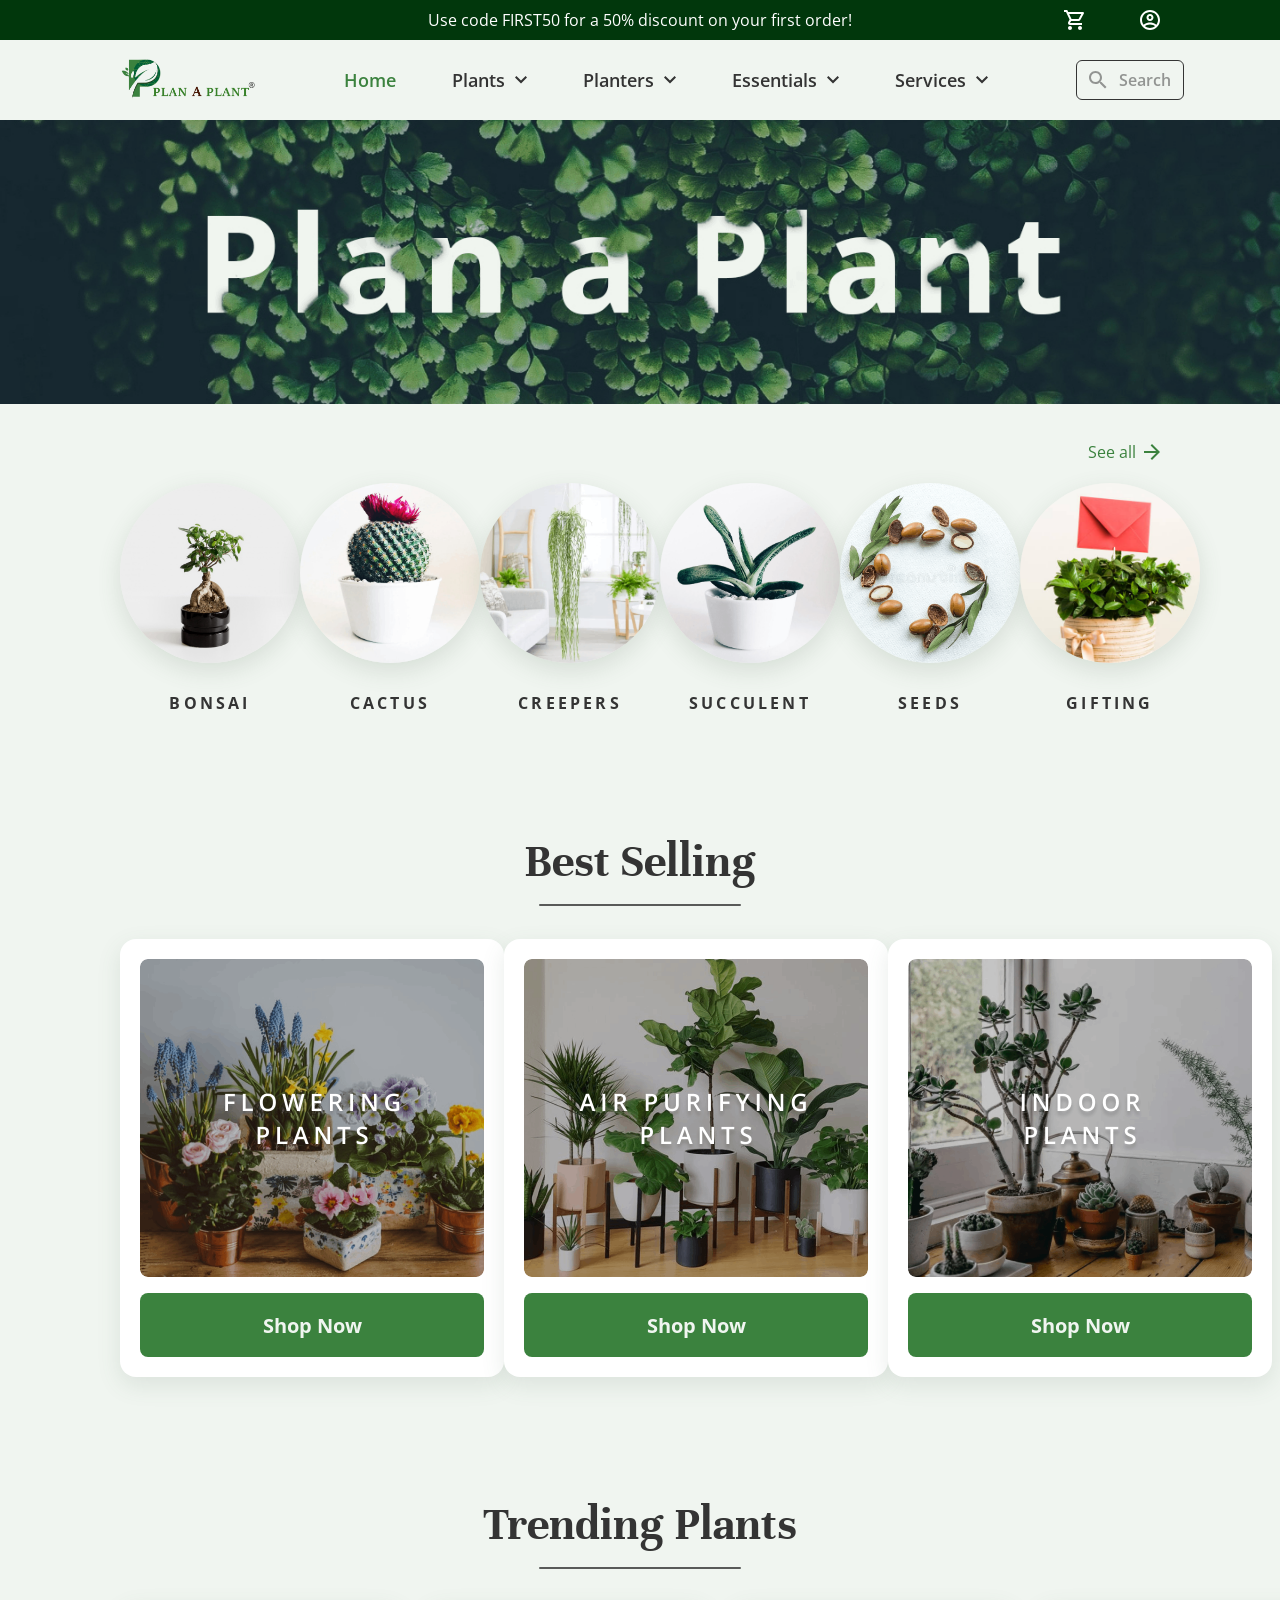
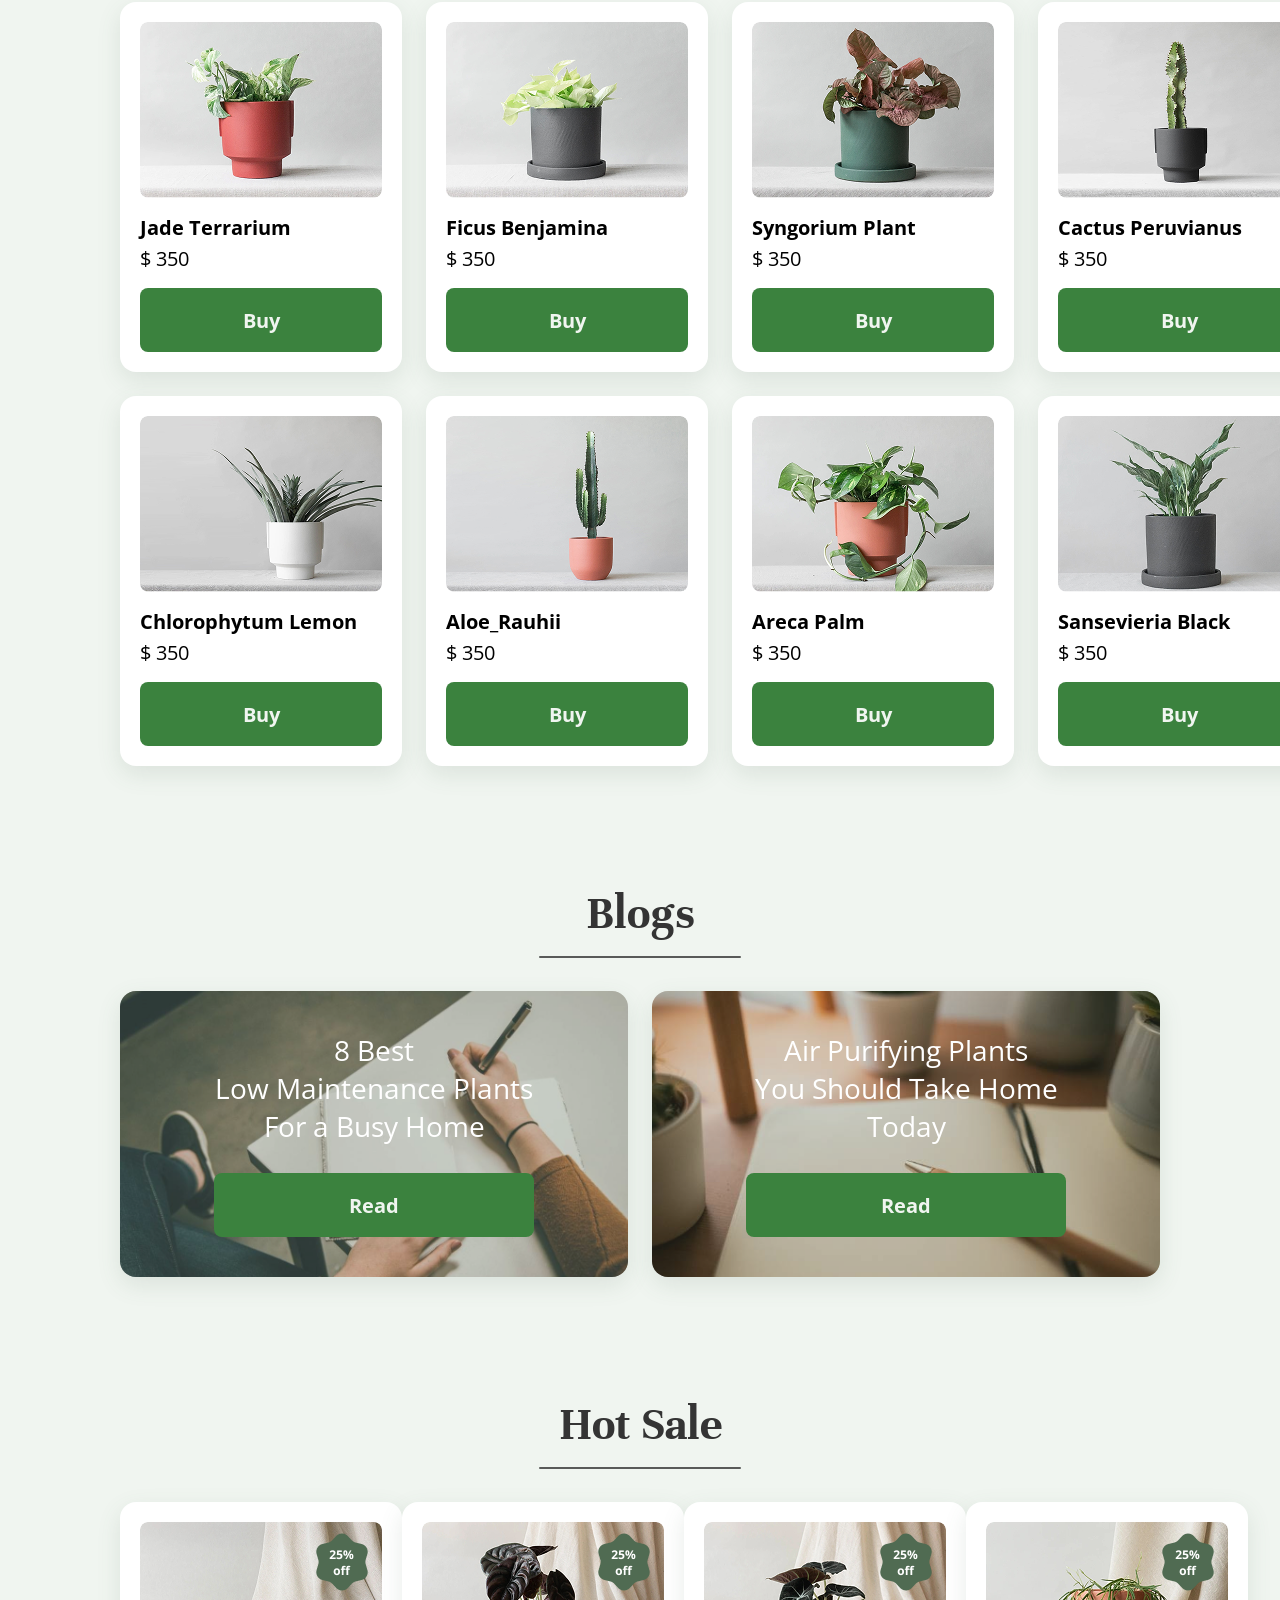
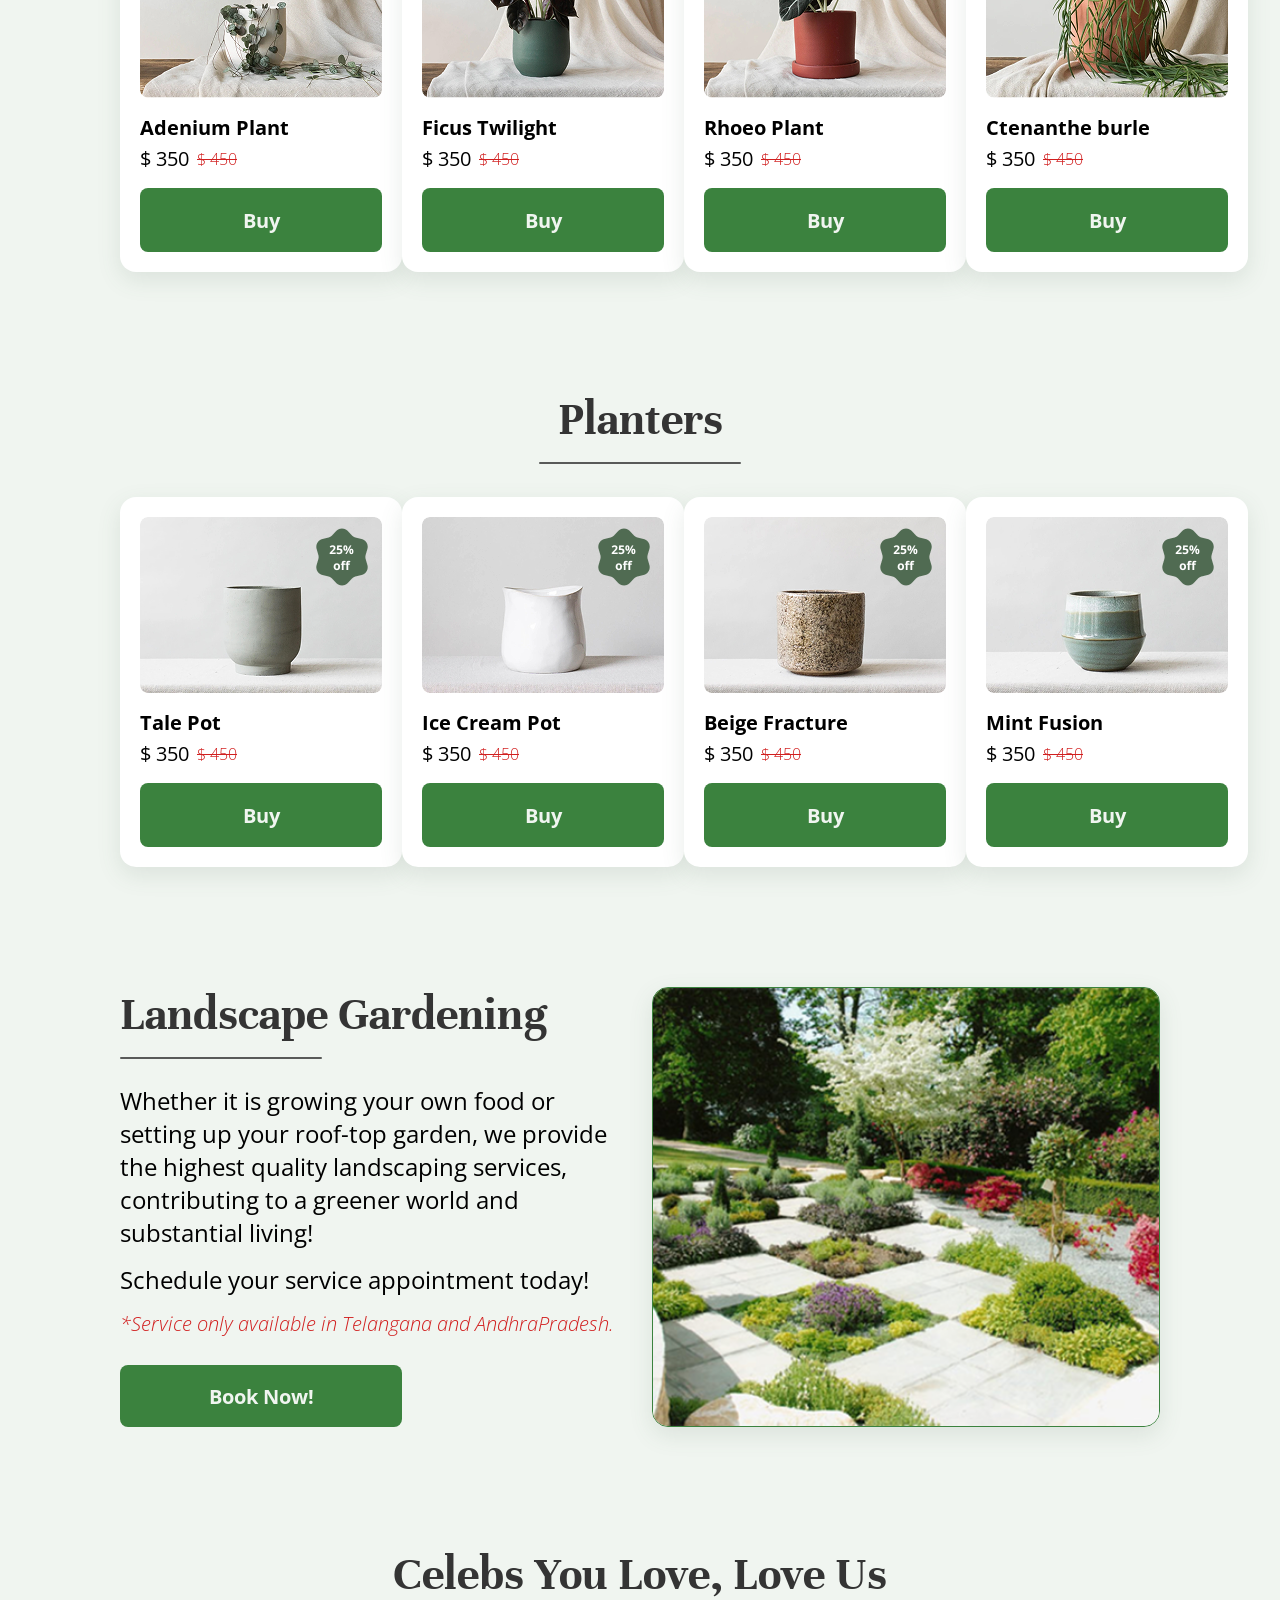
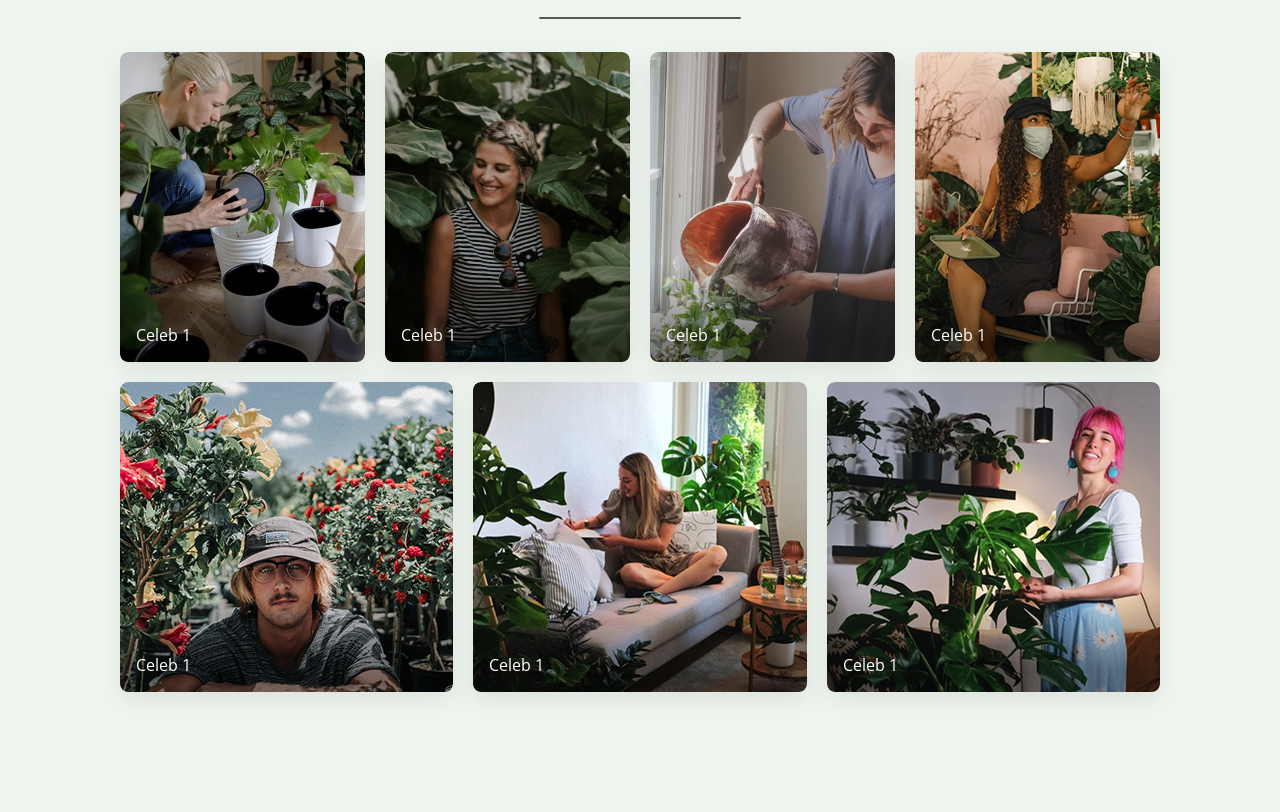
==== index.html @ b9ae1fef "add celebs section" ====
<!DOCTYPE html>
<html lang="en">
<head>
    <meta charset="UTF-8">
    <meta name="viewport" content="width=device-width, initial-scale=1.0">
    <meta name="description" content="Some plant shop">

    <link rel="stylesheet" href="style.css">

    <title>Plan a plant</title>
</head>

<body>
    <header>
        <div class="anounce" >
            <p>Use code FIRST50 for a 50% discount on your first order!</p>

            <div class="icons">
                <a href="#">
                    <svg id="cart" width="20" height="20" viewBox="0 0 20 20" fill="none" xmlns="http://www.w3.org/2000/svg">
                        <path d="M14.55 11C15.3 11 15.96 10.59 16.3 9.97L19.88 3.48C20.25 2.82 19.77 2 19.01 2H4.21L3.27 0H0V2H2L5.6 9.59L4.25 12.03C3.52 13.37 4.48 15 6 15H18V13H6L7.1 11H14.55ZM5.16 4H17.31L14.55 9H7.53L5.16 4ZM6 16C4.9 16 4.01 16.9 4.01 18C4.01 19.1 4.9 20 6 20C7.1 20 8 19.1 8 18C8 16.9 7.1 16 6 16ZM16 16C14.9 16 14.01 16.9 14.01 18C14.01 19.1 14.9 20 16 20C17.1 20 18 19.1 18 18C18 16.9 17.1 16 16 16Z" fill="white" />
                    </svg>
                </a>
                <a href="#">
                    <svg id="account" width="20" height="20" viewBox="0 0 20 20" fill="none" xmlns="http://www.w3.org/2000/svg">
                        <path d="M10 0C4.48 0 0 4.48 0 10C0 15.52 4.48 20 10 20C15.52 20 20 15.52 20 10C20 4.48 15.52 0 10 0ZM5.07 16.28C5.5 15.38 8.12 14.5 10 14.5C11.88 14.5 14.51 15.38 14.93 16.28C13.57 17.36 11.86 18 10 18C8.14 18 6.43 17.36 5.07 16.28ZM16.36 14.83C14.93 13.09 11.46 12.5 10 12.5C8.54 12.5 5.07 13.09 3.64 14.83C2.62 13.49 2 11.82 2 10C2 5.59 5.59 2 10 2C14.41 2 18 5.59 18 10C18 11.82 17.38 13.49 16.36 14.83ZM10 4C8.06 4 6.5 5.56 6.5 7.5C6.5 9.44 8.06 11 10 11C11.94 11 13.5 9.44 13.5 7.5C13.5 5.56 11.94 4 10 4ZM10 9C9.17 9 8.5 8.33 8.5 7.5C8.5 6.67 9.17 6 10 6C10.83 6 11.5 6.67 11.5 7.5C11.5 8.33 10.83 9 10 9Z" fill="white" />
                    </svg>
                </a> 
            </div>
        </div>

        <div class = "head">
            <img class="logo" src="image/pap_logo.png" alt="logo" height="52px">

            <nav class="navigation">
                <ul>
                    <li><a href="#"><span style="color: var(--green);">Home</span></a></li>
                    <li><a href="#">Plants 
                        <svg width="12" height="8" viewBox="0 0 12 8" fill="none" xmlns="http://www.w3.org/2000/svg">
                            <path d="M10.59 0L6 4.58L1.41 0L0 1.41L6 7.41L12 1.41L10.59 0Z" fill="#343434" />
                        </svg>
                    </a></li>
                    <li><a href="#">Planters
                        <svg width="12" height="8" viewBox="0 0 12 8" fill="none" xmlns="http://www.w3.org/2000/svg">
                            <path d="M10.59 0L6 4.58L1.41 0L0 1.41L6 7.41L12 1.41L10.59 0Z" fill="#343434" />
                        </svg>
                    </a></li>
                    <li><a href="#">Essentials
                        <svg width="12" height="8" viewBox="0 0 12 8" fill="none" xmlns="http://www.w3.org/2000/svg">
                            <path d="M10.59 0L6 4.58L1.41 0L0 1.41L6 7.41L12 1.41L10.59 0Z" fill="#343434" />
                        </svg>
                    </a></li>
                    <li><a href="#">Services
                        <svg width="12" height="8" viewBox="0 0 12 8" fill="none" xmlns="http://www.w3.org/2000/svg">
                            <path d="M10.59 0L6 4.58L1.41 0L0 1.41L6 7.41L12 1.41L10.59 0Z" fill="#343434" />
                        </svg>
                    </a></li>
                </ul>
            </nav>

            <div class="search-form">
                <svg width="18" height="18" viewBox="0 0 18 18" fill="none" xmlns="http://www.w3.org/2000/svg">
                    <path d="M12.5 11H11.71L11.43 10.73C12.41 9.59 13 8.11 13 6.5C13 2.91 10.09 0 6.5 0C2.91 0 0 2.91 0 6.5C0 10.09 2.91 13 6.5 13C8.11 13 9.59 12.41 10.73 11.43L11 11.71V12.5L16 17.49L17.49 16L12.5 11ZM6.5 11C4.01 11 2 8.99 2 6.5C2 4.01 4.01 2 6.5 2C8.99 2 11 4.01 11 6.5C11 8.99 8.99 11 6.5 11Z" fill="#343434" fill-opacity="0.5" />
                </svg>

                <p>Search</p>
            </div>
        </div>

        <img class="banner" src="image/banner.png" alt="banner" width="100%">
    </header>

    <main>
        <section class="positions">
            <a class="positions-all" href="#">
                See all
                <svg width="16" height="16" viewBox="0 0 16 16" fill="none" xmlns="http://www.w3.org/2000/svg">
                    <path d="M8 0L6.59 1.41L12.17 7H0V9H12.17L6.59 14.59L8 16L16 8L8 0Z" fill="#3B823E" />
                </svg>        
            </a>
            
            <div class="positions-main">
                <figure>
                    <a href="#">
                        <img src="image/bonsai.png" alt="bonsai photo">
                        <figcaption>Bonsai</figcaption>
                    </a>
                </figure>
                <figure>
                    <a href="#">
                        <img src="image/cactus.png" alt="cactus photo">
                        <figcaption>Cactus</figcaption>
                    </a>                    
                </figure>
                <figure>
                    <a href="#">
                        <img src="image/creepers.png" alt="creepers photo">
                        <figcaption>Creepers</figcaption>
                    </a>
                </figure>
                <figure>
                    <a href="#">
                        <img src="image/succulents.png" alt="succulents photo">
                        <figcaption>Succulent</figcaption>
                    </a>
                </figure>
                <figure>
                    <a href="#">
                       <img src="image/seeds.png" alt="seeds photo">
                        <figcaption>Seeds</figcaption> 
                    </a>
                </figure>
                <figure>
                    <a href="#">
                       <img src="image/gift.png" alt="gift photo">
                        <figcaption>Gifting</figcaption> 
                    </a>
                </figure>
            </div>
        </section>
        
        <section class="best-selling">
            <div class="title">
                <p>Best Selling</p>
                <svg width="202" height="2" viewBox="0 0 202 2" fill="none" xmlns="http://www.w3.org/2000/svg">
                    <path d="M1 1H201" stroke="#343434" stroke-opacity="0.8" stroke-width="2" stroke-linecap="round" />
                </svg>
            </div>

            <div class="best-plants">
                <div class="sale-box sale-box-large">
                    <img src="image/indoor.png" alt="flowering plants" class="sale-box-picture">
                    <a href="#" class="btn">Shop Now</a>
                </div>
                <div class="sale-box sale-box-large">
                    <img src="image/air_pur.png" alt="air plants" class="sale-box-picture">
                    <a href="#" class="btn">Shop Now</a>
                </div>
                <div class="sale-box sale-box-large">
                    <img src="image/flowering.png" alt="indoor plants" class="sale-box-picture">
                    <a href="#" class="btn">Shop Now</a>
                </div>
            </div>
        </section>
            
        <section class="trending-plants">
            <div class="title">
                <p>Trending Plants</p>
                <svg width="202" height="2" viewBox="0 0 202 2" fill="none" xmlns="http://www.w3.org/2000/svg">
                    <path d="M1 1H201" stroke="#343434" stroke-opacity="0.8" stroke-width="2" stroke-linecap="round" />
                </svg>
            </div>

            <div class="trend-plants">
                <div class="sale-box sale-box-mini">
                    <img src="image/Jade_Terrarium.png" alt="img" class="sale-box-picture">
                    <div class="sale-box-info">
                        <p class="name">Jade Terrarium</p>
                        <p class="price">$ 350</p>
                    </div>
                    <a href="#" class="btn">Buy</a>
                </div>
                <div class="sale-box sale-box-mini">
                    <img src="image/Ficus_Benjamina.png" alt="img" class="sale-box-picture">
                    <div class="sale-box-info">
                        <p class="name">Ficus Benjamina</p>
                        <p class="price">$ 350</p>
                    </div>
                    <a href="#" class="btn">Buy</a>
                </div>
                <div class="sale-box sale-box-mini">
                    <img src="image/Syngorium_Plant.png" alt="img" class="sale-box-picture">
                    <div class="sale-box-info">
                        <p class="name">Syngorium Plant</p>
                        <p class="price">$ 350</p>
                    </div>
                    <a href="#" class="btn">Buy</a>
                </div>
                <div class="sale-box sale-box-mini">
                    <img src="image/Cactus_Peruvianus.png" alt="img" class="sale-box-picture">
                    <div class="sale-box-info">
                        <p class="name">Cactus Peruvianus</p>
                        <p class="price">$ 350</p>
                    </div>
                    <a href="#" class="btn">Buy</a>
                </div>
                <div class="sale-box sale-box-mini">
                    <img src="image/Chlorophytum_Lemon.png" alt="img" class="sale-box-picture">
                    <div class="sale-box-info">
                        <p class="name">Chlorophytum Lemon</p>
                        <p class="price">$ 350</p>
                    </div>
                    <a href="#" class="btn">Buy</a>
                </div>
                <div class="sale-box sale-box-mini">
                    <img src="image/Aloe_Rauhii.png" alt="img" class="sale-box-picture">
                    <div class="sale-box-info">
                        <p class="name">Aloe_Rauhii</p>
                        <p class="price">$ 350</p>
                    </div>
                    <a href="#" class="btn">Buy</a>
                </div>
                <div class="sale-box sale-box-mini">
                    <img src="image/Areca_Palm.png" alt="img" class="sale-box-picture">
                    <div class="sale-box-info">
                        <p class="name">Areca Palm</p>
                        <p class="price">$ 350</p>
                    </div>
                    <a href="#" class="btn">Buy</a>
                </div>
                <div class="sale-box sale-box-mini">
                    <img src="image/Sansevieria_Black.png" alt="img" class="sale-box-picture">
                    <div class="sale-box-info">
                        <p class="name">Sansevieria Black</p>
                        <p class="price">$ 350</p>
                    </div>
                    <a href="#" class="btn">Buy</a>
                </div>
            </div>
        </section>
                
        <section class="blogs">
            <div class="title">
                <p>Blogs</p>
                <svg width="202" height="2" viewBox="0 0 202 2" fill="none" xmlns="http://www.w3.org/2000/svg">
                    <path d="M1 1H201" stroke="#343434" stroke-opacity="0.8" stroke-width="2" stroke-linecap="round" />
                </svg>
            </div>

            <div class="blog">
                <div class="blog-box">
                    <img src="image/back_photo1.png" alt="photo">
                    <div class="blog-descrip">
                        <p>8 Best <br>Low Maintenance Plants <br>For a Busy Home</p>
                        <a href="#" class="btn">Read</a>
                    </div>
                </div>
                <div class="blog-box">
                    <img src="image/back_photo2.png" alt="photo">
                    <div class="blog-descrip">
                        <p>Air Purifying Plants <br>You Should Take Home <br>Today</p>
                        <a href="#" class="btn">Read</a>
                    </div>
                </div>
            </div>

        </section>
        
        <section class="hot-sale">
            <div class="title">
                <p>Hot Sale</p>
                <svg width="202" height="2" viewBox="0 0 202 2" fill="none" xmlns="http://www.w3.org/2000/svg">
                    <path d="M1 1H201" stroke="#343434" stroke-opacity="0.8" stroke-width="2" stroke-linecap="round" />
                </svg>
            </div>

            <div class="hot-sales">
                <div class="sale-box sale-box-mini">
                    <img src="image/Adenium_Plant.png" alt="img" class="sale-box-picture">
                    <img src="image/sale_mark.png" alt="img" class="sale-box-discount">
                    
                    <div class="sale-box-info">
                        <p class="name">Adenium Plant</p>
                        <div class="price">
                            <p class="new-price">$ 350</p>
                            <p class="old-price">$ 450</p>
                        </div>
                    </div>
                    <a href="#" class="btn">Buy</a>
                </div>
                <div class="sale-box sale-box-mini">
                    <img src="image/Ficus_Twilight.png" alt="img" class="sale-box-picture">
                    <img src="image/sale_mark.png" alt="img" class="sale-box-discount">
                    
                    <div class="sale-box-info">
                        <p class="name">Ficus Twilight</p>
                        <div class="price">
                            <p class="new-price">$ 350</p>
                            <p class="old-price">$ 450</p>
                        </div>
                    </div>
                    <a href="#" class="btn">Buy</a>
                </div>
                <div class="sale-box sale-box-mini">
                    <img src="image/Rhoeo_Plant.png" alt="img" class="sale-box-picture">
                    <img src="image/sale_mark.png" alt="img" class="sale-box-discount">
                    
                    <div class="sale-box-info">
                        <p class="name">Rhoeo Plant</p>
                        <div class="price">
                            <p class="new-price">$ 350</p>
                            <p class="old-price">$ 450</p>
                        </div>
                    </div>
                    <a href="#" class="btn">Buy</a>
                </div>
                <div class="sale-box sale-box-mini">
                    <img src="image/Ctenanthe_burle.png" alt="img" class="sale-box-picture">
                    <img src="image/sale_mark.png" alt="img" class="sale-box-discount">
                    
                    <div class="sale-box-info">
                        <p class="name">Ctenanthe burle</p>
                        <div class="price">
                            <p class="new-price">$ 350</p>
                            <p class="old-price">$ 450</p>
                        </div>
                    </div>
                    <a href="#" class="btn">Buy</a>
                </div>
            </div>
        </section>
        
        <section class="planters">
            <div class="title">
                <p>Planters</p>
                <svg width="202" height="2" viewBox="0 0 202 2" fill="none" xmlns="http://www.w3.org/2000/svg">
                    <path d="M1 1H201" stroke="#343434" stroke-opacity="0.8" stroke-width="2" stroke-linecap="round" />
                </svg>
            </div>

            <div class="planter">
                <div class="sale-box sale-box-mini">
                    <img src="image/Tale_Pot.png" alt="img" class="sale-box-picture">
                    <img src="image/sale_mark.png" alt="img" class="sale-box-discount">
                    
                    <div class="sale-box-info">
                        <p class="name">Tale Pot</p>
                        <div class="price">
                            <p class="new-price">$ 350</p>
                            <p class="old-price">$ 450</p>
                        </div>
                    </div>
                    <a href="#" class="btn">Buy</a>
                </div>
                <div class="sale-box sale-box-mini">
                    <img src="image/Ice_Cream_Pot.png" alt="img" class="sale-box-picture">
                    <img src="image/sale_mark.png" alt="img" class="sale-box-discount">
                    
                    <div class="sale-box-info">
                        <p class="name">Ice Cream Pot</p>
                        <div class="price">
                            <p class="new-price">$ 350</p>
                            <p class="old-price">$ 450</p>
                        </div>
                    </div>
                    <a href="#" class="btn">Buy</a>
                </div>
                <div class="sale-box sale-box-mini">
                    <img src="image/Beige_Fracture.png" alt="img" class="sale-box-picture">
                    <img src="image/sale_mark.png" alt="img" class="sale-box-discount">
                    
                    <div class="sale-box-info">
                        <p class="name">Beige Fracture</p>
                        <div class="price">
                            <p class="new-price">$ 350</p>
                            <p class="old-price">$ 450</p>
                        </div>
                    </div>
                    <a href="#" class="btn">Buy</a>
                </div>
                <div class="sale-box sale-box-mini">
                    <img src="image/Mint_Fusion.png" alt="img" class="sale-box-picture">
                    <img src="image/sale_mark.png" alt="img" class="sale-box-discount">
                    
                    <div class="sale-box-info">
                        <p class="name">Mint Fusion</p>
                        <div class="price">
                            <p class="new-price">$ 350</p>
                            <p class="old-price">$ 450</p>
                        </div>
                    </div>
                    <a href="#" class="btn">Buy</a>
                </div>
            </div>
        </section>
        
        <section class="gardening">
            <div class="gardening-box gardening-description">
                <div class="title title-left">
                    <p>Landscape Gardening</p>
                    <svg width="202" height="2" viewBox="0 0 202 2" fill="none" xmlns="http://www.w3.org/2000/svg">
                        <path d="M1 1H201" stroke="#343434" stroke-opacity="0.8" stroke-width="2" stroke-linecap="round" />
                    </svg>
                </div>

                <div class="gardening-text">
                    <p class="gardening-text-main">Whether it is growing your own food or setting up your roof-top garden, 
                        we provide the highest quality landscaping services, 
                        contributing to a greener world and substantial living!
                    </p>
                    <p class="gardening-text-main">Schedule your service appointment today!</p>
                    <p class="gardening-text-warning">*Service only available in Telangana and AndhraPradesh.</p>
                </div>

                <a href="#" class="btn">Book Now!</a>
            </div>

            <div class="gardening-picture-decoration gardening-box">
                <img src="image/garden.png" alt="garden land" class="gardening-picture">
            </div>
            
        </section>

        
        <section class="celebs">
            <div class="title">
                <p>Celebs You Love, Love Us </p>
                <svg width="202" height="2" viewBox="0 0 202 2" fill="none" xmlns="http://www.w3.org/2000/svg">
                    <path d="M1 1H201" stroke="#343434" stroke-opacity="0.8" stroke-width="2" stroke-linecap="round" />
                </svg>
            </div>

            <div class="celebs-gallery">
                <figure class="celeb-card s4-column">
                    <img src="image/celeb1.png" alt="celeb">
                    <figcaption>Celeb 1</figcaption>
                </figure>
                <figure class="celeb-card s4-column">
                    <img src="image/celeb2.png" alt="celeb">
                    <figcaption>Celeb 1</figcaption>
                </figure>
                <figure class="celeb-card s4-column">
                    <img src="image/celeb3.png" alt="celeb">
                    <figcaption>Celeb 1</figcaption>
                </figure>
                <figure class="celeb-card s4-column">
                    <img src="image/celeb4.png" alt="celeb">
                    <figcaption>Celeb 1</figcaption>
                </figure>
                <figure class="celeb-card s3-column">
                    <img src="image/celeb5.png" alt="celeb">
                    <figcaption>Celeb 1</figcaption>
                </figure>
                <figure class="celeb-card s3-column">
                    <img src="image/celeb6.png" alt="celeb">
                    <figcaption>Celeb 1</figcaption>
                </figure>
                <figure class="celeb-card s3-column">
                    <img src="image/celeb7.png" alt="celeb">
                    <figcaption>Celeb 1</figcaption>
                </figure>
            </div>
        </section>
    </main>
</body>
</html>
---- style.css ----
@import url('https://fonts.googleapis.com/css2?family=Open+Sans:ital,wght@0,300..800;1,300..800&display=swap');
@import url('https://fonts.googleapis.com/css2?family=Open+Sans:ital,wght@0,300..800;1,300..800&family=Unna:ital,wght@0,400;0,700;1,400;1,700&display=swap');


:root{
    --green:#3B823E;
    --light-green: #436E35;
    --dark-green: #01370C;
    --black:#343434;
    --white:#FFFFFF;
    --bg-color: #F0F5F0;
    --red: #d11f1f;
    
    --main-font: "Open Sans", sans-serif;
    --headers-font: "Unna", sans-serif;

    --font-special: 300;
    --font-thin: 400;
    --font-bold: 700;
}

*{
    margin: 0 ;
    padding: 0;
    box-sizing: border-box;
    font-family: var(--main-font);
    text-decoration: none;
}

body{
    background-color: var(--bg-color);
}

main{
    margin: 0 120px;
}

main section{
    margin-bottom: 120px;
}

.head{
    display: flex;
    justify-content: space-between;
    align-items: center;
    height: 80px;
    gap: 88px;
    font-weight: 600;
    font-size: 18px;
    padding: 0 120px;
}

.anounce{
    display: flex;
    position: relative;
    color: var(--white);
    font-weight: var(--font-thin);
    background-color: var(--dark-green);
    height: 40px;
    padding: 8px 120px;
    justify-content: center;
    align-items: center;
}

.icons{
    position: absolute;
    display: flex;
    gap: 56px;
    top: 10px;
    right: 120px;
}

.navigation ul{
    list-style-type: none;
    display: flex;
    gap: 56px; 
}

.navigation a{
    color: var(--black);
    display: flex;
    gap: 10px;
    align-items: center;
}

.search-form{
    display: flex;
    gap: 12px;
    color: rgba(52, 52, 52, 0.5);
    font-size: 16px;
    border: 1px solid var(--black);
    border-radius: 6px;
    padding: 12px;
    width: 202px;
    height: 40px;
    align-items: center;
}

.positions{
    margin-top: 32px;
}

.positions-all{
    display: flex;
    align-items: center;
    gap: 8px;
    color: var(--green);
    font-weight: var(--font-thin);
    font-size: 16px;
    justify-content: flex-end;
    margin-bottom: 20px;
}

.positions-main{
    display: flex;
    justify-content: space-between;
}

.positions-main a{
    color: inherit;
}

.positions-main img{
    border-radius: 50%;
    width: 180px;
    height: 180px;
    object-fit: cover;
    box-shadow: 0 8px 23px 0 rgba(80, 107, 82, 0.16);
    margin-bottom: 24px;
}

.positions-main figcaption{
    font-weight: var(--font-bold);
    font-size: 16px;
    letter-spacing: 0.2em;
    text-transform: uppercase;
    text-align: center;
    
    color: var(--black);
}

.title{
    text-align: center;
    margin-bottom: 28px;
}

.title-left{
    text-align: left;
    margin-bottom: 0px;
}

.title p{
    font-family: var(--headers-font);
    font-weight: var(--font-bold);
    font-size: 48px;
    color: var(--black);
}

.sale-box{
    display:flex;
    flex-direction: column;
    box-sizing: border-box;
    border-radius: 16px;
    background-color: var(--white);
    padding: 20px;
    gap: 16px;
    box-shadow: 0 8px 23px 0 rgba(80, 107, 82, 0.13);
    
    position: relative;
}

.sale-box-picture{
    border-radius: 8px;
    object-fit: cover;
}

.sale-box-large{
    width: 384px;
}

.sale-box-mini{
    width: 282px;
}

.sale-box-large .sale-box-picture{
    width: 344px;
    height: 318px;
}

.sale-box-mini .sale-box-picture{
    width: 242px;
    height: 176px;
}

.sale-box-discount{
    width: 64px;
    height: 64px;
    
    position: absolute;
    inset: 28px 28px auto auto;
}

.sale-box-info{
    display: flex;
    flex-direction: column;
    font-size: 20px;
    gap: 4px;
}

.btn{
    display: flex;
    box-sizing: border-box;
    border-radius: 8px;
    background-color: var(--green);
    cursor: pointer;
    color: var(--bg-color);
    font-weight: var(--font-bold);
    font-size: 20px;
    align-items: center;
    justify-content: center;
    height: 64px;
    width: 100%;
}

.best-plants{
    display: flex;
    justify-content: space-between;
    margin-bottom: 120px;
}

.trend-plants{
    display: grid;
    grid-template-columns: repeat(4, 1fr);
    gap: 24px;
}

.name{
    font-weight: var(--font-bold);
}

.price{
    font-weight: var(--font-thin);
    display: flex;
    align-items: center;
    gap: 8px;
}

.old-price{
    font-weight: var(--font-special);
    font-size: 16px;
    color: var(--red);
    text-decoration: line-through 1px;
}

.blog{
    display: flex;
    justify-content:space-between;
}

.blog-box{
    position: relative;
    box-sizing: border-box;
    overflow: hidden;
    border-radius: 16px;
    align-items: center;
    width: calc((100% - 24px) / 2);
    height: 286px;
    box-shadow: 0 8px 23px 0 rgba(80, 107, 82, 0.13);
}

.blog-box img{
    width: 100%;
    height: 100%;
    object-fit: cover;
    position: absolute;
    inset: 0;
}

.blog-descrip::before{
    content: "";
    position: absolute;
    inset: 0;
    background: rgba(80, 107, 82, 0.25);
    z-index: -1;
}

.blog-descrip{
    position: absolute;
    inset: 0;
    z-index: 2;
    
    padding: 40px 94px;
    gap: 28px;
    text-align: center;
    font-weight: var(--font-thin);
    font-size: 28px;
    color: var(--white);

    display: flex;
    flex-direction: column;
    justify-content: center;
    align-items: stretch;
}

.hot-sales, .planter{
    display: flex;
    justify-content: space-between;
}

.gardening{
    display: flex;
    justify-content: space-between;
}

.gardening-box{
    width: calc((100% - 24px) / 2);
    height: 440px;
    display: flex;
    flex-direction: column;
    justify-content: space-between;
    box-sizing: border-box;
    overflow: hidden;
}

.gardening-text{
    box-sizing: border-box;
    height: 258px;
    display: flex;
    flex-direction: column;
    justify-content: space-between;
    margin-top: 20px;
    margin-bottom: 28px;
}

.gardening-text-main{
    font-size: 24px;
    font-weight: var(--font-thin);
}

.gardening-text-warning{
    font-size: 20px;
    font-weight: var(--font-special);
    font-style: italic;
    color: var(--red);
}

.gardening .btn{
    width: 282px;
}

.gardening-picture{
    width: 100%;
    height: 100%;
    object-position: 100% 100%;;
    object-fit: cover;
}

.gardening-picture-decoration{
    border: 1px solid var(--green);
    border-radius: 16px;
    box-shadow: 0 8px 23px 0 rgba(80, 107, 82, 0.13);
}

.celebs-gallery{
    display: grid;
    grid-template-columns: repeat(12, 1fr);
    gap: 20px;
}

.celeb-card{
    position: relative;
    box-shadow: 0 8px 23px 0 rgba(80, 107, 82, 0.13);
    border-radius: 8px;
    height: 310px;
    overflow: hidden;
}

.celeb-card::after {
    content: "";
    position: absolute;
    inset: 0;
    background: linear-gradient(to top, rgba(0, 0, 0, 0.45) 7%, rgba(52, 52, 52, 0) 32%);
    border-radius: 8px;
}

.celeb-card figcaption{
    position: absolute;
    bottom: 16px;
    left: 16px;
    z-index: 10;

    text-align: left;
    font-weight: var(--font-thin);
    font-size: 16px;
    color: var(--white);
}

.s4-column{
    grid-column: span 3;
}

.s3-column{
    grid-column: span 4;
}

.celebs img{
    width: 100%;
    height: 100%;
    object-fit: cover;
    display: block;
    border-radius: 8px;
}
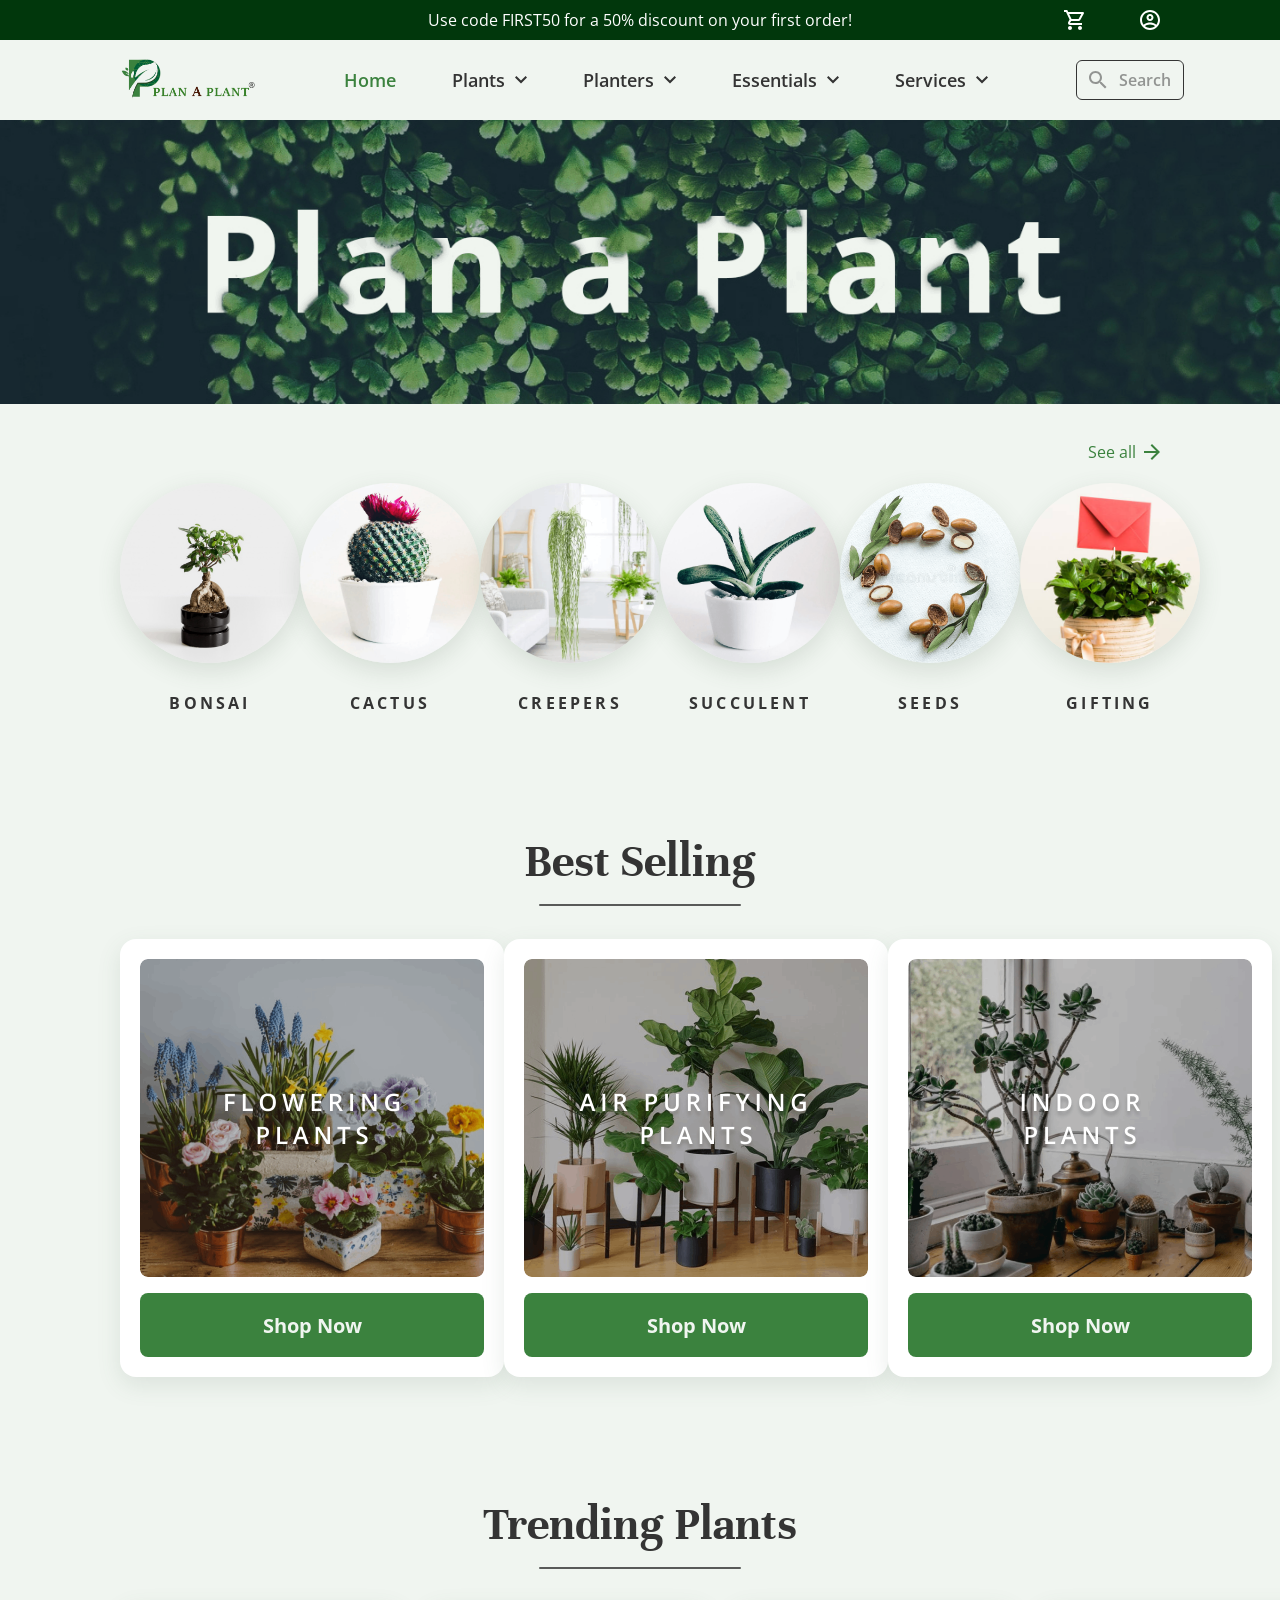
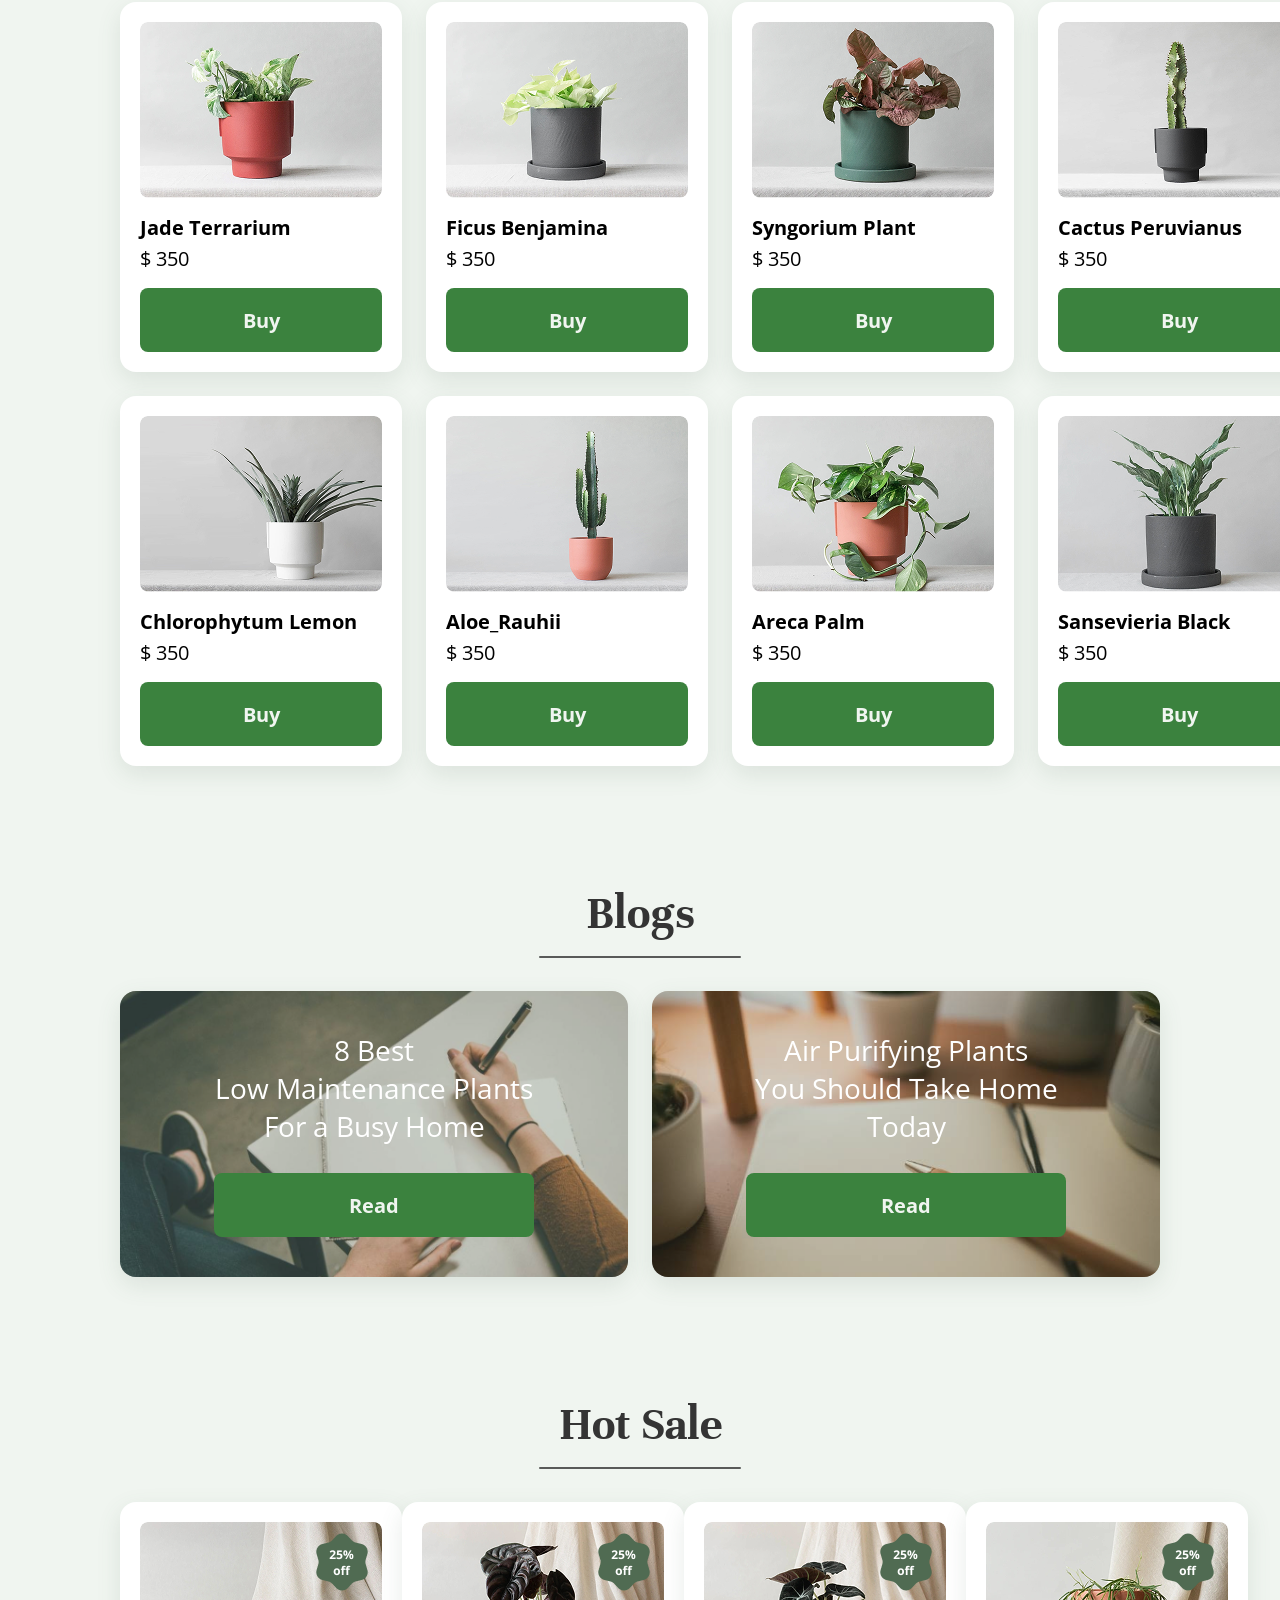
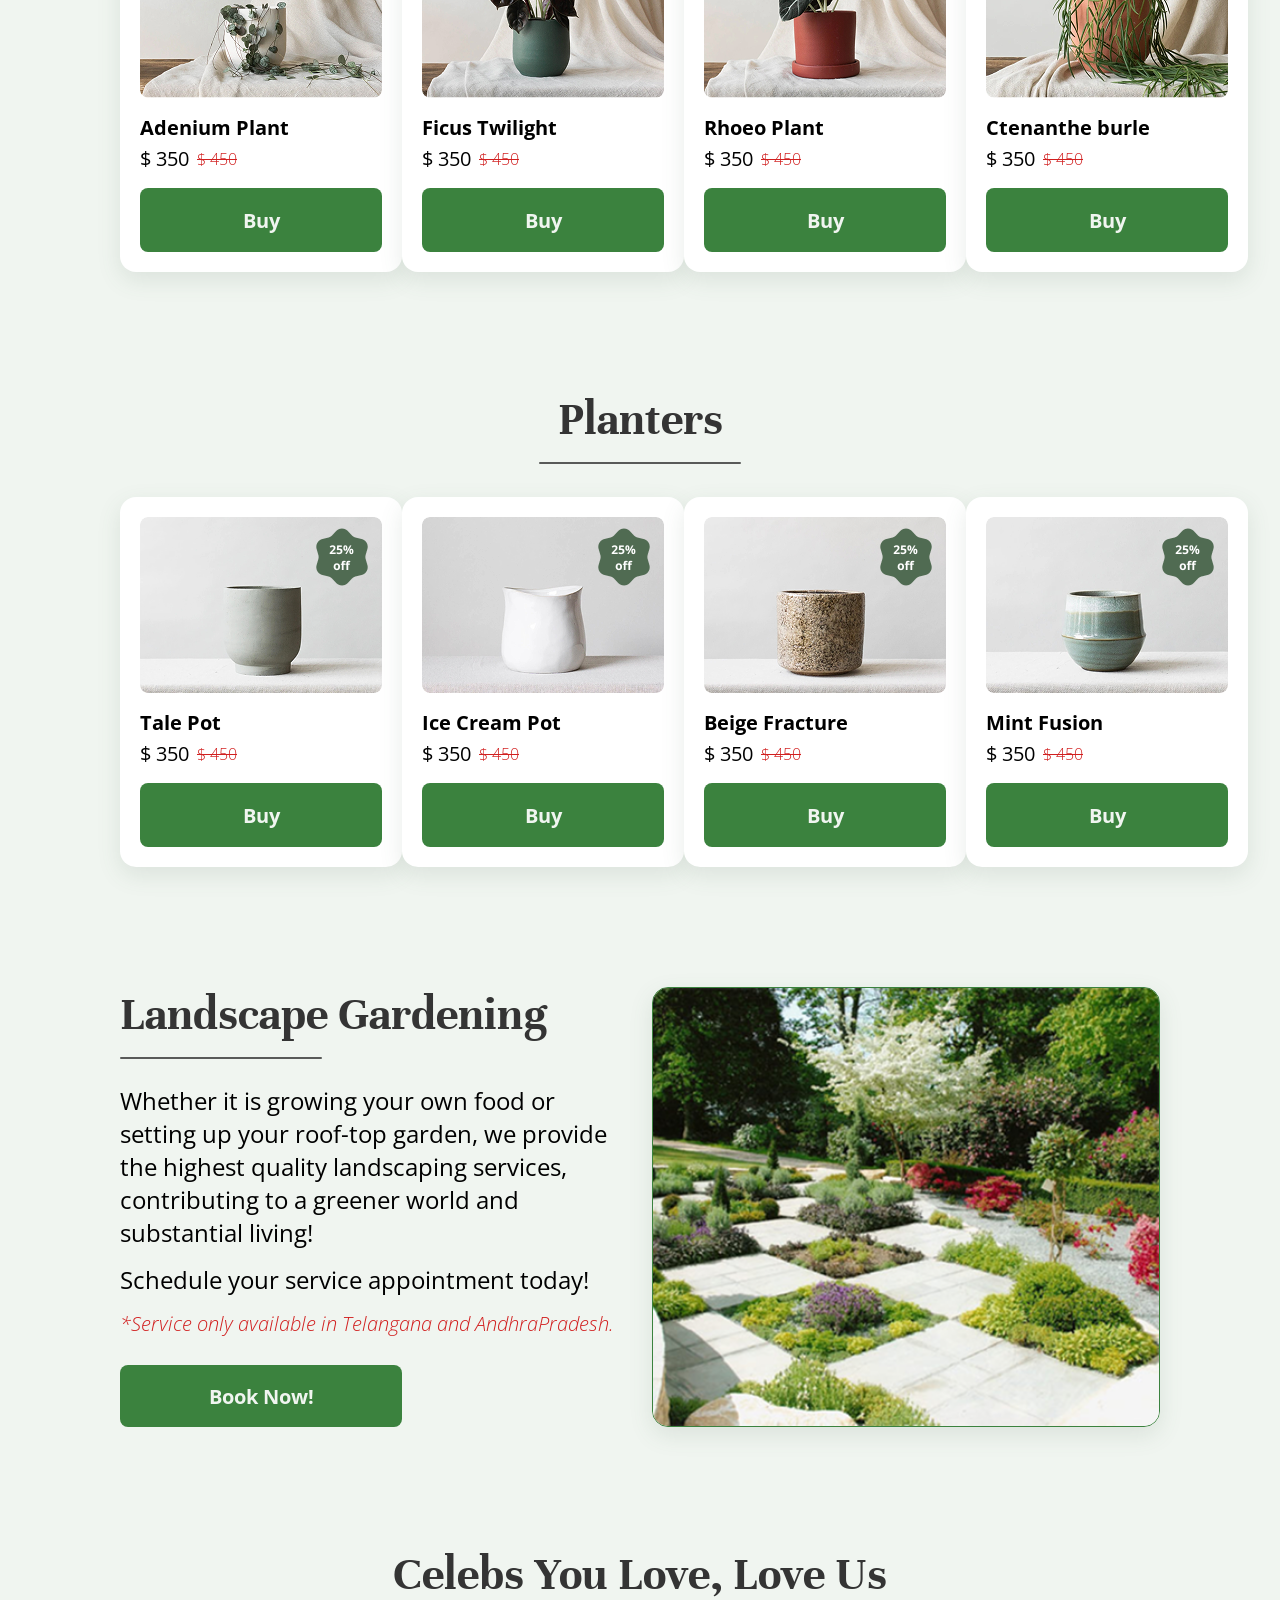
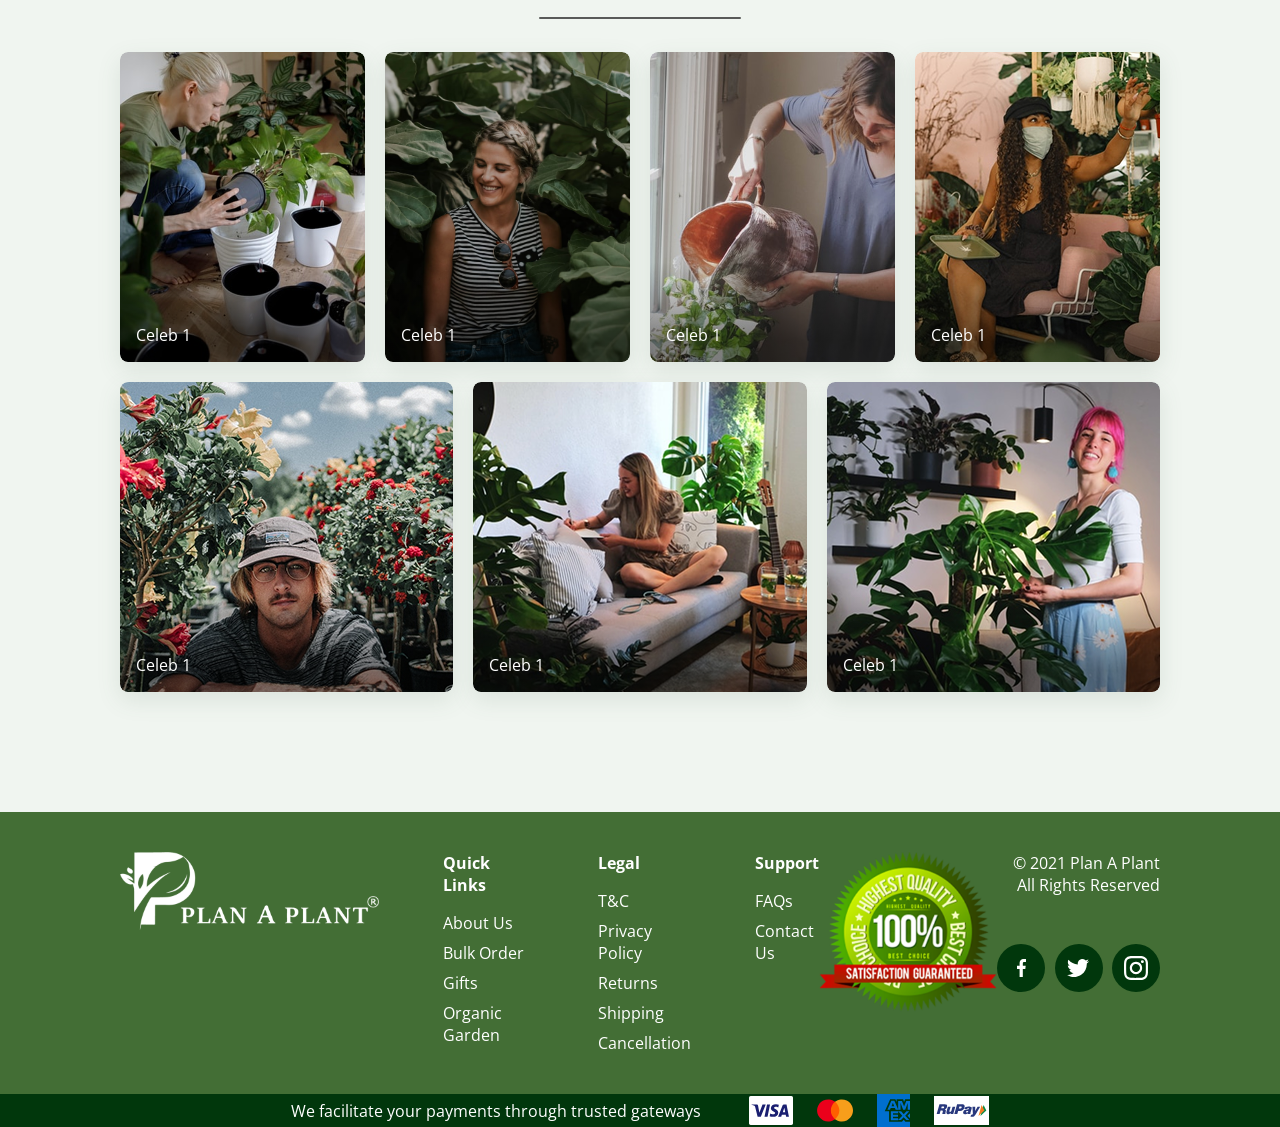
==== commit ec74569f: "add footer section" ====
--- a/index.html
+++ b/index.html
@@ -442,5 +442,102 @@
             </div>
         </section>
     </main>
+    
+    <footer class="footer">
+        <div class="footer-main">
+            <div class="extra-links">
+                <img src="image/pap_logo_white.png" alt="logo" style="height: 78px;">
+
+                <ul>
+                    <li><h4>Quick Links</h4></li>
+                    <li><a href="#">About Us</a></li>
+                    <li><a href="#">Bulk Order</a></li>
+                    <li><a href="#">Gifts</a></li>
+                    <li><a href="#">Organic Garden</a></li>
+                </ul>
+
+                <ul>
+                    <li><h4>Legal</h4></li>
+                    <li><a href="#">T&C</a></li>
+                    <li><a href="#">Privacy Policy</a></li>
+                    <li><a href="#">Returns </a></li>
+                    <li><a href="#">Shipping</a></li>
+                    <li><a href="#">Cancellation</a></li>
+                </ul>
+
+                <ul>
+                    <li><h4>Support</h4></li>
+                    <li><a href="#">FAQs</a></li>
+                    <li><a href="#">Contact Us</a></li>
+                </ul>
+            </div>
+
+            <img src="image/quality_mark.png" alt="quality mark" style="height: 160px;">
+
+            <div class="copyright">
+                <p class="credit">© 2021 Plan A Plant<br>
+                    All Rights Reserved</p>
+                <div class="share">
+                    <a href="#" class="social">
+                        <svg width="9" height="18" viewBox="0 0 9 18" fill="none" xmlns="http://www.w3.org/2000/svg">
+                            <path d="M7.47418 0C7.78305 0.0234344 8.09192 0.0468689 8.40031 0.0712407C8.59201 0.0867075 8.78276 0.106392 8.97868 0.124671V2.98789C8.89994 2.98789 8.82635 2.98789 8.7523 2.98789C8.143 2.99773 7.53371 2.98039 6.92722 3.02539C6.27481 3.07226 5.89048 3.41159 5.84924 4.06447C5.79347 4.94936 5.83518 5.84033 5.83518 6.74818H8.71199C8.57795 7.82617 8.44671 8.87838 8.31361 9.94605H5.82018C5.81502 10.0103 5.80706 10.0604 5.80706 10.1106C5.80706 12.6874 5.80706 15.2652 5.80706 17.8439C5.80706 17.896 5.8169 17.948 5.82159 18H2.58763C2.59091 17.9475 2.59701 17.895 2.59701 17.843C2.59701 15.2724 2.59701 12.7016 2.59701 10.1307V9.95823H0V6.75709H2.59794C2.59794 6.67319 2.59794 6.6057 2.59794 6.53821C2.60591 5.59568 2.5806 4.65127 2.63122 3.71108C2.69074 2.60497 3.07085 1.61932 3.94355 0.877386C4.52613 0.374951 5.21885 0.131702 5.9711 0.0351517C6.02781 0.0281213 6.08265 0.0117172 6.13983 0H7.47418Z" fill="white" />
+                        </svg>
+                    </a>
+                    <a href="#" class="social">
+                        <svg width="23" height="18" viewBox="0 0 23 18" fill="none" xmlns="http://www.w3.org/2000/svg">
+                            <path d="M0 15.9725C2.45873 16.1926 4.6524 15.5969 6.65473 14.0911C5.29961 14.0125 4.20575 13.4986 3.33848 12.5273C2.91514 12.053 2.5357 11.3738 2.45223 10.938C3.10268 11.016 3.74284 11.0328 4.40902 10.848C1.93565 10.229 0.777297 8.06999 0.845053 6.37067C1.16595 6.49209 1.47762 6.63573 1.80339 6.72571C2.12998 6.80752 2.46355 6.85833 2.79968 6.87749C1.72317 6.05412 1.06512 4.99387 0.90251 3.66314C0.773503 2.61265 1.0055 1.62612 1.49063 0.844491C3.94449 3.73036 7.04663 5.3256 10.8534 5.58199C10.7439 5.00451 10.728 4.41317 10.8063 3.83063C11.0329 2.15029 12.408 0.589186 14.0515 0.170725C15.7366 -0.258578 17.2156 0.121759 18.4887 1.31174C18.5273 1.3425 18.5718 1.36502 18.6195 1.37788C18.6671 1.39075 18.7169 1.3937 18.7657 1.38654C19.6426 1.20744 20.4862 0.892703 21.2662 0.453674C21.3204 0.422235 21.3795 0.396217 21.4776 0.345264C21.1318 1.40822 20.4862 2.18552 19.6113 2.79695C20.4602 2.71456 21.2602 2.47606 22.0391 2.15354L22.0868 2.20774C21.721 2.63542 21.3735 3.08098 20.9838 3.48589C20.6748 3.80624 20.3095 4.0713 19.981 4.37377C19.9017 4.44734 19.8528 4.54786 19.8438 4.65563C19.839 9.33676 17.996 13.097 14.1832 15.8375C12.5755 16.9937 10.7396 17.6193 8.7763 17.8767C6.9413 18.1278 5.07412 17.9944 3.29349 17.4848C2.16359 17.1589 1.08505 16.6759 0.089438 16.05C0.0581465 16.0259 0.0282833 16.0001 0 15.9725H0Z" fill="white" />
+                        </svg>
+                    </a>
+                    <a href="#" class="social">
+                       <svg width="24" height="24" viewBox="0 0 24 24" fill="none" xmlns="http://www.w3.org/2000/svg">
+                            <path d="M8.3849 0H15.5603C16.1206 0.0310726 16.6808 0.060262 17.2411 0.0941594C18.2198 0.151597 19.1812 0.320142 20.0804 0.725027C22.288 1.71794 23.4509 3.48625 23.8124 5.83129C23.8765 6.24559 23.9066 6.66507 23.9537 7.08173V16.7429C23.9396 16.8503 23.924 16.9576 23.9113 17.065C23.8492 17.5913 23.8223 18.1257 23.7164 18.6436C23.24 20.9373 21.9443 22.5667 19.7396 23.425C18.6831 23.8364 17.5702 23.9485 16.4497 23.9598C13.9102 23.9857 11.3702 24.0097 8.83028 23.996C7.58267 23.9895 6.32893 23.9843 5.10157 23.6867C3.11433 23.2042 1.63839 22.0771 0.760821 20.2165C0.220817 19.0715 0.0546262 17.8394 0.0423855 16.5914C0.0150793 13.9949 -0.0136393 11.3999 0.00707574 8.8039C0.0102674 7.71051 0.0889205 6.61865 0.242474 5.5361C0.489172 3.86053 1.29847 2.46368 2.67273 1.43263C3.84972 0.548949 5.21503 0.197735 6.65614 0.0955717C7.23192 0.0550832 7.80865 0.0315434 8.3849 0ZM12.0053 21.892V21.8553C12.6386 21.8553 13.2722 21.8742 13.9045 21.8516C15.2618 21.8045 16.6295 21.8181 17.9736 21.6501C19.8201 21.4189 21.0724 20.3596 21.5263 18.5216C21.7094 17.7792 21.773 16.9929 21.7861 16.2246C21.8276 13.8104 21.8395 11.3955 21.8219 8.97998C21.8218 8.00436 21.7631 7.02963 21.6463 6.06104C21.401 4.1303 20.1972 2.82478 18.2947 2.44485C17.4736 2.28101 16.6206 2.23158 15.7802 2.21792C13.6785 2.18261 11.576 2.18921 9.4715 2.19627C8.26909 2.20003 7.06338 2.1845 5.87179 2.394C4.05263 2.71461 2.80455 3.86948 2.43262 5.68346C2.27208 6.46545 2.21935 7.27852 2.2024 8.07934C2.16144 10.0011 2.14591 11.9248 2.16756 13.8471C2.18263 15.2049 2.21841 16.5673 2.34835 17.9181C2.47546 19.2363 3.09786 20.3267 4.25507 21.0451C5.03754 21.5305 5.91699 21.7249 6.82327 21.7574C8.55062 21.8191 10.2775 21.8478 12.0053 21.892Z" fill="white" />
+                            <path d="M5.82377 12.0053C5.82895 8.59674 8.60618 5.82845 12.0053 5.84258C15.4219 5.8567 18.1812 8.62875 18.1601 12.0256C18.1389 15.4355 15.3875 18.1807 11.9926 18.1775C8.58782 18.1727 5.81859 15.4026 5.82377 12.0053ZM7.99697 12.0053C7.99613 12.796 8.22985 13.5692 8.66855 14.227C9.10726 14.8848 9.73123 15.3977 10.4615 15.7008C11.1918 16.0039 11.9956 16.0836 12.7712 15.9298C13.5468 15.7759 14.2593 15.3955 14.8186 14.8366C15.3779 14.2777 15.7588 13.5654 15.9132 12.7899C16.0676 12.0145 15.9885 11.2106 15.6859 10.4801C15.3833 9.74961 14.8709 9.12528 14.2134 8.68611C13.5558 8.24694 12.7828 8.01267 11.9921 8.01295C11.4674 8.01165 10.9475 8.114 10.4624 8.31414C9.97725 8.51428 9.53643 8.80826 9.16522 9.17921C8.79401 9.55015 8.49972 9.99076 8.29924 10.4757C8.09876 10.9607 7.99604 11.4805 7.99697 12.0053Z" fill="white" />
+                            <path d="M18.435 4.1623C18.8118 4.17584 19.1682 4.33701 19.4273 4.61104C19.6863 4.88507 19.8272 5.24997 19.8196 5.62697C19.8119 6.00398 19.6563 6.36285 19.3863 6.62612C19.1164 6.8894 18.7537 7.03596 18.3766 7.03417C18.1861 7.03326 17.9977 6.99446 17.8223 6.92004C17.6469 6.84561 17.4881 6.73705 17.3551 6.60065C17.2221 6.46426 17.1175 6.30277 17.0475 6.12559C16.9775 5.9484 16.9435 5.75906 16.9473 5.56859C16.9512 5.37811 16.9929 5.19031 17.0701 5.01612C17.1472 4.84193 17.2583 4.68482 17.3967 4.55394C17.5352 4.42307 17.6983 4.32105 17.8765 4.25381C18.0548 4.18657 18.2446 4.15547 18.435 4.1623Z" fill="white" />
+                        </svg>
+                    </a>
+                </div>
+            </div>
+        </div>
+
+        <div class="footer-announce">
+            <p>We facilitate your payments through trusted gateways</p>
+            <div class="pay-methods">
+                <svg width="44" height="29" viewBox="0 0 44 29" fill="none" xmlns="http://www.w3.org/2000/svg">
+                    <path d="M44 27.2904C44 28.2402 43.2727 29 42.3636 29H1.63636C0.727271 29 0 28.2402 0 27.2904V1.70961C0 0.759828 0.727271 0 1.63636 0H42.3636C43.2727 0 44 0.759828 44 1.70961V27.2904Z" fill="white" />
+                    <path d="M16.7273 8.4214L11.8182 20.6419H8.60608L6.18183 10.8908C6.06062 10.321 5.8788 10.0677 5.45456 9.81441C4.72729 9.4345 3.51517 8.99127 2.48486 8.80132L2.54547 8.4214H7.69698C8.36365 8.4214 8.96971 8.86464 9.09093 9.68778L10.3637 16.7795L13.5152 8.48472H16.7273V8.4214ZM29.2727 16.6528C29.2727 13.4236 25.0303 13.2336 25.0303 11.8406C25.0303 11.3974 25.4546 10.9542 26.303 10.8275C26.7273 10.7642 27.9394 10.7009 29.2727 11.3974L29.8182 8.80132C29.0909 8.54804 28.1818 8.23145 26.9697 8.23145C24 8.23145 21.8788 9.87773 21.8788 12.2838C21.8788 14.0568 23.394 15.0066 24.5455 15.5764C25.697 16.1463 26.1212 16.5262 26.1212 17.0961C26.1212 17.9192 25.2121 18.2991 24.303 18.2991C22.7879 18.2991 21.8788 17.8559 21.2121 17.5393L20.6667 20.1987C21.394 20.5153 22.6667 20.8319 24 20.8319C27.1515 20.8319 29.2121 19.1856 29.2727 16.6528ZM37.1515 20.6419H39.9394L37.5152 8.4214H34.9091C34.303 8.4214 33.8182 8.80132 33.6364 9.30787L29.0909 20.6419H32.2424L32.8485 18.8057H36.7273L37.1515 20.6419ZM33.7576 16.3363L35.3334 11.7773L36.2424 16.3363H33.7576ZM21.0303 8.4214L18.5455 20.6419H15.5152L18 8.4214H21.0303Z" fill="#1A1F71" />
+                </svg>
+
+                <svg width="36" height="33" viewBox="0 0 36 33" fill="none" xmlns="http://www.w3.org/2000/svg">
+                    <path d="M22.9017 7.85229H13.1924V25.1487H22.9017V7.85229Z" fill="#FF5F00" />
+                    <path d="M13.8087 16.4995C13.8071 14.8337 14.1879 13.1895 14.9222 11.6911C15.6564 10.1928 16.7249 8.87975 18.0468 7.85132C16.4099 6.57582 14.4439 5.7826 12.3738 5.56234C10.3036 5.34207 8.21262 5.70363 6.33992 6.60571C4.46722 7.50779 2.88831 8.91398 1.78368 10.6636C0.679048 12.4131 0.0932617 14.4355 0.0932617 16.4995C0.0932617 18.5635 0.679048 20.5859 1.78368 22.3355C2.88831 24.085 4.46722 25.4912 6.33992 26.3933C8.21262 27.2954 10.3036 27.657 12.3738 27.4367C14.4439 27.2164 16.4099 26.4232 18.0468 25.1477C16.7249 24.1193 15.6564 22.8062 14.9222 21.3079C14.1879 19.8096 13.8071 18.1653 13.8087 16.4995Z" fill="#EB001B" />
+                    <path d="M36.0001 16.4995C36.0002 18.5635 35.4145 20.5858 34.3099 22.3354C33.2053 24.085 31.6265 25.4912 29.7538 26.3933C27.8811 27.2954 25.7902 27.657 23.7201 27.4367C21.6499 27.2164 19.684 26.4232 18.0471 25.1477C19.3678 24.1182 20.4355 22.8049 21.1696 21.3069C21.9038 19.8088 22.2852 18.165 22.2852 16.4995C22.2852 14.834 21.9038 13.1902 21.1696 11.6922C20.4355 10.1941 19.3678 8.88079 18.0471 7.85131C19.684 6.57581 21.6499 5.7826 23.7201 5.56233C25.7902 5.34207 27.8811 5.70365 29.7538 6.60573C31.6265 7.50782 33.2053 8.91402 34.3099 10.6636C35.4145 12.4132 36.0002 14.4355 36.0001 16.4995Z" fill="#F79E1B" />
+                    <path d="M34.9413 23.3183V22.9642H35.0853V22.8921H34.7185V22.9642H34.8626V23.3183H34.9413ZM35.6535 23.3183V22.8914H35.541L35.4117 23.185L35.2823 22.8914H35.1698V23.3183H35.2492V22.9963L35.3705 23.2739H35.4528L35.5741 22.9956V23.3183H35.6535Z" fill="#F79E1B" />
+                </svg>
+
+                <svg width="33" height="33" viewBox="0 0 33 33" fill="none" xmlns="http://www.w3.org/2000/svg">
+                    <path d="M27.0849 8.09434L28.1745 5.21462H33V0H0V33H33V27.7854H28.408L26.6958 25.7618L24.9835 27.7075H12.0637V17.3561H7.78302L13.1533 5.29245H18.3679L19.6132 8.01651V5.29245H26.0731L27.0849 8.09434ZM23.5047 10.0401V8.87264L23.9717 10.0401L26.1509 15.7995H28.1745L30.3538 10.0401L30.7429 8.87264V15.7217H33V6.92689H29.2641L27.5519 11.3632L27.0849 12.6085L26.6179 11.3632L24.9057 6.92689H21.1698V15.6439H23.5047V10.0401ZM18.6792 15.6439H21.2476L17.3561 6.84906H14.3208L10.4292 15.6439H12.9976L13.6981 13.9316H17.9788L18.6792 15.6439ZM15.4104 9.88443L15.8774 8.79481L16.3443 9.88443L17.2783 12.1415H14.5542L15.4104 9.88443ZM13.8538 17.3561V26.1509H21.1698V24.2052H16.033V22.6486H21.0141V20.7807H16.033V19.2241H21.1698V17.3561H13.8538ZM29.4198 25.9953H32.2995L28.1745 21.6368L32.2995 17.2783H29.4198L26.7736 20.158L24.1274 17.2783H21.1698L25.2948 21.7146L21.1698 26.0731H23.9717L26.6179 23.1934L29.4198 25.9953ZM30.5094 21.7146L33 24.283V19.2241L30.5094 21.7146Z" fill="#006FCF" />
+                </svg>
+
+                <svg width="55" height="29" viewBox="0 0 55 29" fill="none" xmlns="http://www.w3.org/2000/svg">
+                    <g clip-path="url(#clip0_2_1166)">
+                        <path d="M55 0H0V29H55V0Z" fill="white"/>
+                        <path d="M49.5254 9.10278L52.3264 14.4973L46.4368 19.8959L49.5254 9.10278Z" fill="#088C45"/>
+                        <path d="M47.5852 9.10278L50.3823 14.4973L44.4978 19.8959L47.5852 9.10278Z" fill="#F37A21"/>
+                        <path d="M7.22382 12.368H8.58354C9.06097 12.368 9.41236 12.3022 9.62879 12.1652C9.86711 12.0028 10.0371 11.7499 10.1037 11.459C10.2017 11.1167 10.1775 10.879 10.0375 10.7434C9.89743 10.6078 9.56004 10.5394 9.02914 10.5394H7.74835L7.22382 12.368ZM2.67358 17.9317L5.46687 8.17236H9.93053C11.331 8.17236 12.2578 8.38718 12.7315 8.82889C13.2051 9.2706 13.2929 9.98218 13.009 10.9864C12.8599 11.5377 12.5889 12.0439 12.2184 12.4633C11.825 12.8843 11.3462 13.2056 10.8179 13.4031C11.3068 13.5172 11.6187 13.7441 11.7588 14.0851C11.8988 14.4262 11.8861 14.9202 11.7129 15.5714L11.373 16.9341V16.9704C11.275 17.353 11.3043 17.5571 11.4634 17.5732L11.3603 17.9344H8.34037C8.35055 17.7048 8.36965 17.4994 8.39002 17.3275C8.40527 17.1914 8.43039 17.0568 8.46513 16.9247L8.7465 15.95C8.88909 15.4425 8.898 15.0894 8.7656 14.8867C8.63319 14.6839 8.33527 14.5738 7.86548 14.5738H6.59233L5.62474 17.9384L2.67358 17.9317Z" fill="#28387D"/>
+                        <path d="M21.3022 10.73L19.2423 17.9317H16.7406L17.0487 16.8777C16.6522 17.267 16.1975 17.5845 15.7029 17.8175C15.2527 18.0238 14.7666 18.129 14.2757 18.1263C13.9135 18.1375 13.5534 18.0636 13.2216 17.9102C12.942 17.775 12.7131 17.5454 12.571 17.2577C12.4344 16.9666 12.3779 16.641 12.408 16.3179C12.4309 15.9513 12.5646 15.3324 12.8129 14.4651L13.8772 10.73H16.6145L15.5489 14.4503C15.3936 14.9941 15.3554 15.3767 15.433 15.5861C15.5107 15.7956 15.722 15.9043 16.0696 15.9043C16.2314 15.9083 16.3922 15.8777 16.5425 15.8145C16.6928 15.7513 16.8295 15.6567 16.9443 15.5365C17.2193 15.2276 17.4155 14.8502 17.5146 14.4396L18.5713 10.73H21.3022Z" fill="#28387D"/>
+                        <path d="M24.8366 12.5614H25.8017C26.4255 12.5614 26.8635 12.4862 27.1207 12.3425C27.3882 12.1678 27.5799 11.889 27.6541 11.5665C27.7623 11.1933 27.7343 10.9315 27.5714 10.7851C27.4084 10.6388 27.0137 10.5663 26.372 10.5663H25.4096L24.8366 12.5614ZM20.3093 17.9317L23.0988 8.17242H26.9373C27.597 8.15318 28.2569 8.20401 28.9069 8.32413C29.3077 8.395 29.6863 8.56679 30.0107 8.82492C30.3416 9.114 30.5667 9.51563 30.6473 9.96076C30.7288 10.4146 30.6804 10.9422 30.5034 11.5625C30.1902 12.6535 29.6432 13.4909 28.8623 14.0745C28.0781 14.6504 27.1105 14.9404 25.9532 14.9404H24.1555L23.2987 17.9317H20.3093Z" fill="#28387D"/>
+                        <path d="M34.3878 14.7162C34.0149 14.8528 33.6349 14.9666 33.2496 15.0573C32.5125 15.2493 32.0974 15.5057 32.0083 15.8225C31.9754 15.9009 31.9642 15.9875 31.9759 16.0723C31.9876 16.157 32.0218 16.2366 32.0745 16.3018C32.1738 16.4146 32.3508 16.4724 32.5978 16.4724C32.9863 16.493 33.3703 16.3763 33.6888 16.1407C33.9613 15.9179 34.165 15.5688 34.3076 15.0855C34.3331 14.9834 34.356 14.9096 34.3687 14.8545L34.3878 14.7162ZM33.7219 17.9385L33.75 17.2551C33.3395 17.5609 32.8886 17.8016 32.4119 17.9693C31.9486 18.1261 31.4648 18.2045 30.9783 18.2016C30.203 18.2016 29.6619 17.9975 29.3499 17.6015C29.038 17.2054 28.9896 16.6362 29.201 15.9112C29.4123 15.1862 29.7612 14.6679 30.2781 14.3309C30.795 13.9939 31.6518 13.7455 32.8575 13.5898C33.0103 13.5656 33.2152 13.5468 33.4724 13.516C34.3636 13.4166 34.864 13.1857 34.9709 12.8098C35.0282 12.6043 34.9938 12.4526 34.8614 12.3587C34.729 12.2647 34.4973 12.215 34.1535 12.215C33.9092 12.2043 33.6668 12.2652 33.4533 12.3909C33.26 12.5157 33.1114 12.7046 33.0306 12.9279H30.357C30.4713 12.5328 30.6609 12.1664 30.9142 11.8513C31.1675 11.5362 31.4791 11.2789 31.83 11.0953C32.5659 10.6791 33.5373 10.4777 34.7392 10.4777C35.2502 10.4705 35.7603 10.5254 36.2593 10.6415C36.6165 10.7079 36.9548 10.8589 37.2486 11.0832C37.4879 11.2749 37.6516 11.5532 37.7082 11.8646C37.7591 12.1532 37.7082 12.5668 37.5478 13.1092L36.4019 17.1235C36.3659 17.2381 36.3571 17.3603 36.3765 17.4793C36.3972 17.5793 36.4509 17.6682 36.528 17.7304L36.4669 17.9331L33.7219 17.9385Z" fill="#28387D"/>
+                        <path d="M36.4909 20.7699L37.0982 18.6378H37.8812C38.0933 18.6507 38.305 18.6044 38.4948 18.5036C38.6502 18.394 38.76 18.2259 38.8016 18.0337C38.8313 17.9336 38.8509 17.8306 38.8602 17.7262C38.8679 17.5948 38.8679 17.463 38.8602 17.3315L38.449 10.73H41.2194L41.1761 15.1001L43.595 10.73H46.1643L41.8865 17.8967C41.401 18.7023 41.0471 19.2532 40.8247 19.5495C40.6422 19.8061 40.4282 20.0359 40.1881 20.2328C39.9285 20.4463 39.6305 20.6021 39.3122 20.6907C38.8337 20.7977 38.3446 20.8428 37.8557 20.8249C37.6673 20.8249 37.4521 20.8249 37.2191 20.8088C36.9861 20.7927 36.7391 20.7873 36.4871 20.7672" fill="#28387D"/>
+                    </g>
+                    <defs>
+                        <clipPath id="clip0_2_1166">
+                            <rect width="55" height="29" fill="white"/>
+                        </clipPath>
+                    </defs>
+                </svg>
+            </div>
+        </div>
+    </footer>
+
 </body>
 </html>
--- a/style.css
+++ b/style.css
@@ -410,4 +410,85 @@
     object-fit: cover;
     display: block;
     border-radius: 8px;
+}
+
+.footer{
+    background-color: var(--light-green);
+    height: 306px;
+    font-weight: var(--font-thin);
+    font-size: 16px;
+    color: var(--white);
+    display: flex;
+    flex-direction: column;
+    justify-content: space-between;
+}
+
+.footer-main{
+    display: flex;
+    justify-content: space-between;
+    padding: 40px 120px;
+}
+
+.extra-links{
+    display: flex;
+    gap: 64px;
+}
+
+.extra-links ul{
+    list-style-type: none;
+    display: flex;
+    flex-direction: column;
+    gap: 8px;
+}
+
+.extra-links li a{
+    color: var(--white);
+}
+
+.extra-links h4{
+    font-weight: var(--font-bold);
+    margin-bottom: 8px;
+}
+
+.copyright{
+    display: flex;
+    flex-direction: column;
+    gap: 48px;
+    width: 176px;
+}
+
+.credit{
+    text-align: right;
+}
+
+.share{
+    display: flex;
+    justify-content: space-between;
+}
+
+.social{
+    display: inline-flex;
+    align-items: center;
+    justify-content: center;
+    height: 48px;
+    width: 48px;
+    background-color: var(--dark-green);
+    border-radius: 50%;
+    justify-content: center;
+}
+
+.footer-announce{
+    background-color: var(--dark-green);
+    height: 58px;
+    display: flex;
+    justify-content: center;
+    align-items: center;
+    gap: 48px;
+    padding: 0 120px;
+}
+
+.pay-methods{
+    display: flex;
+    align-items: center;
+    gap: 24px;
 }
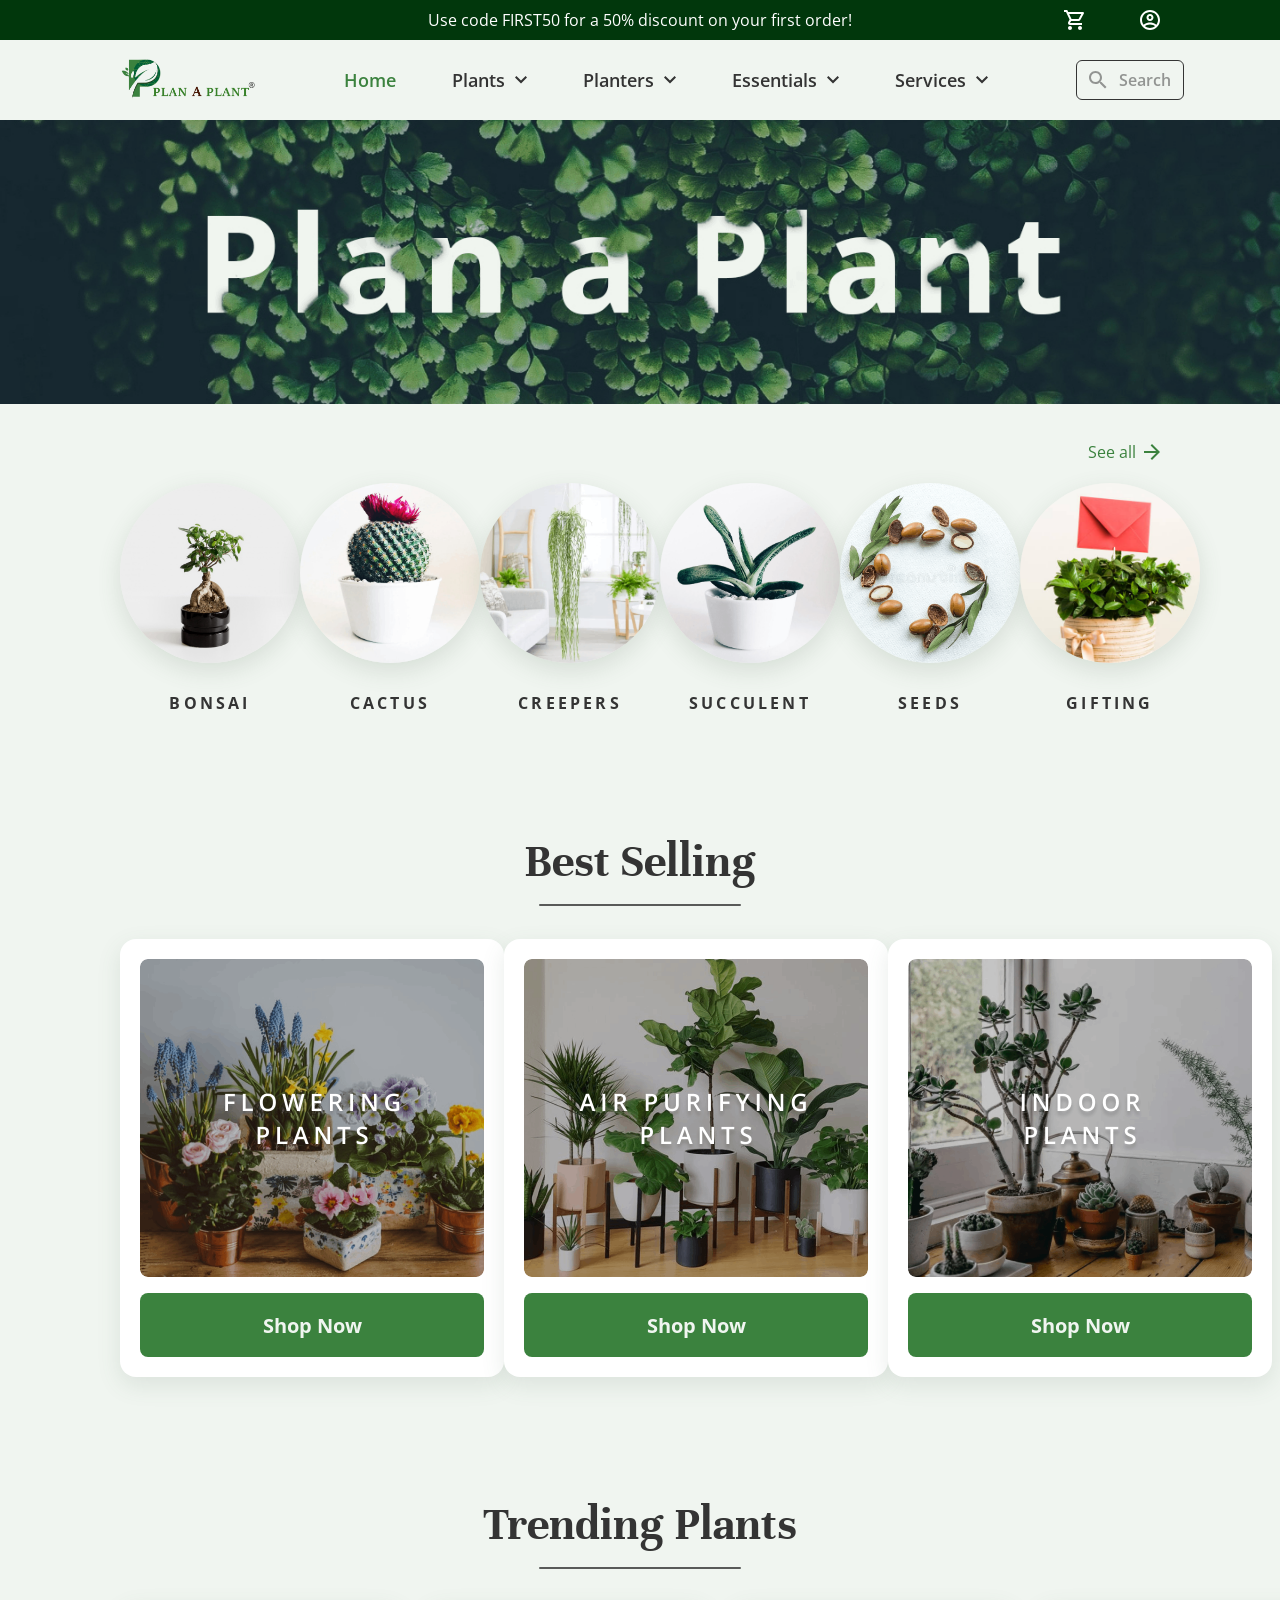
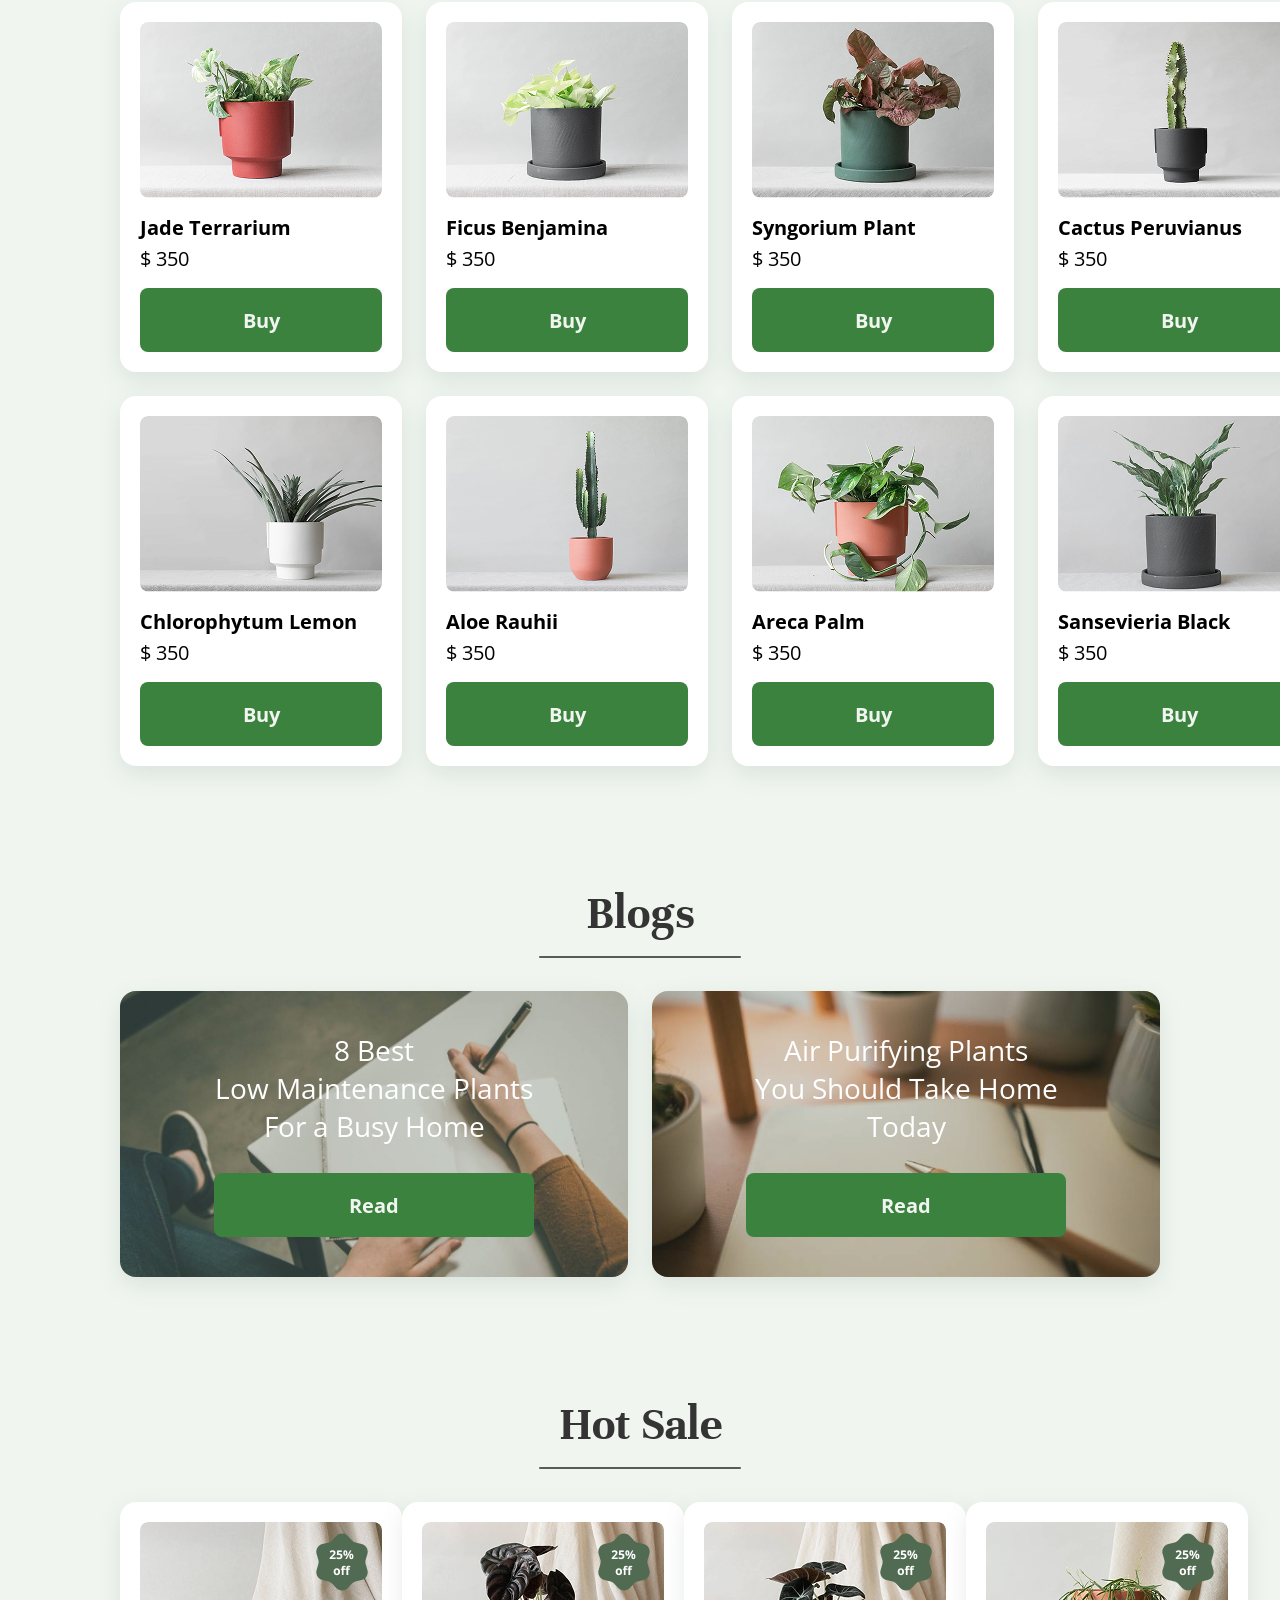
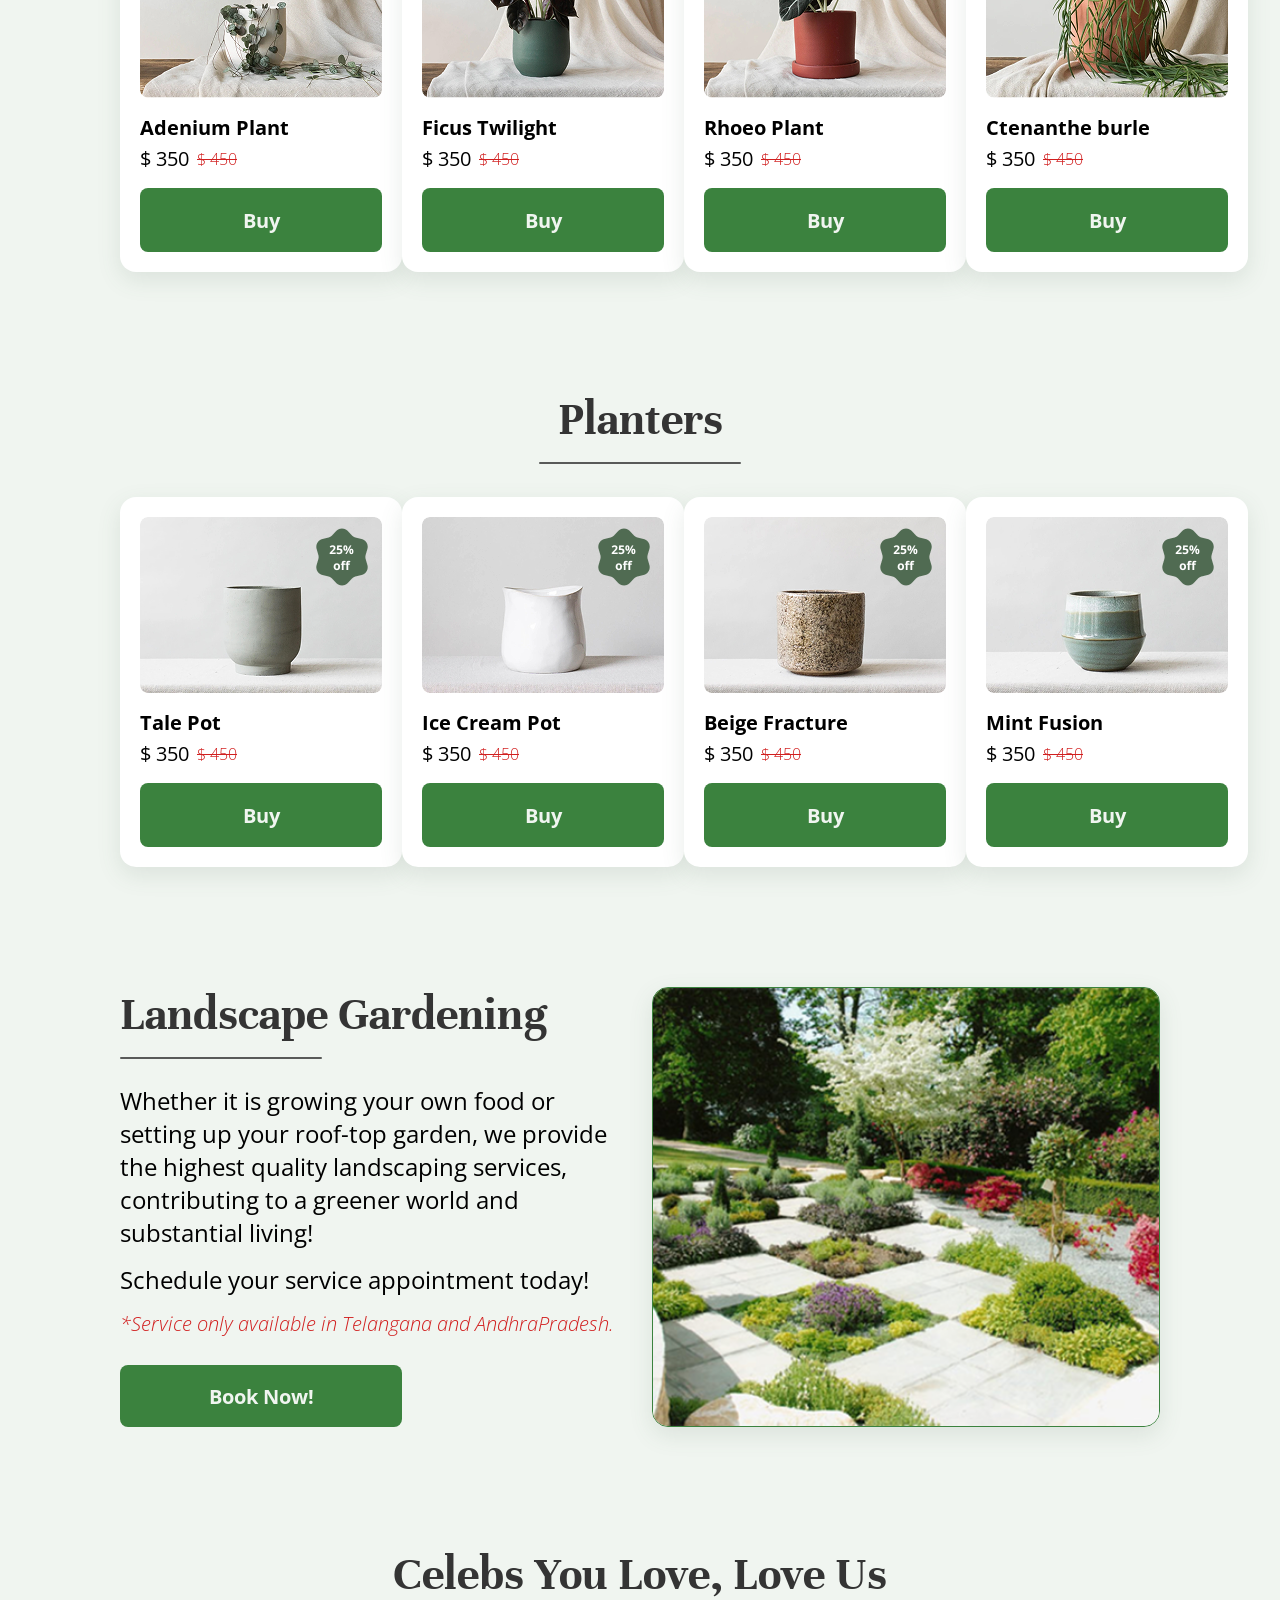
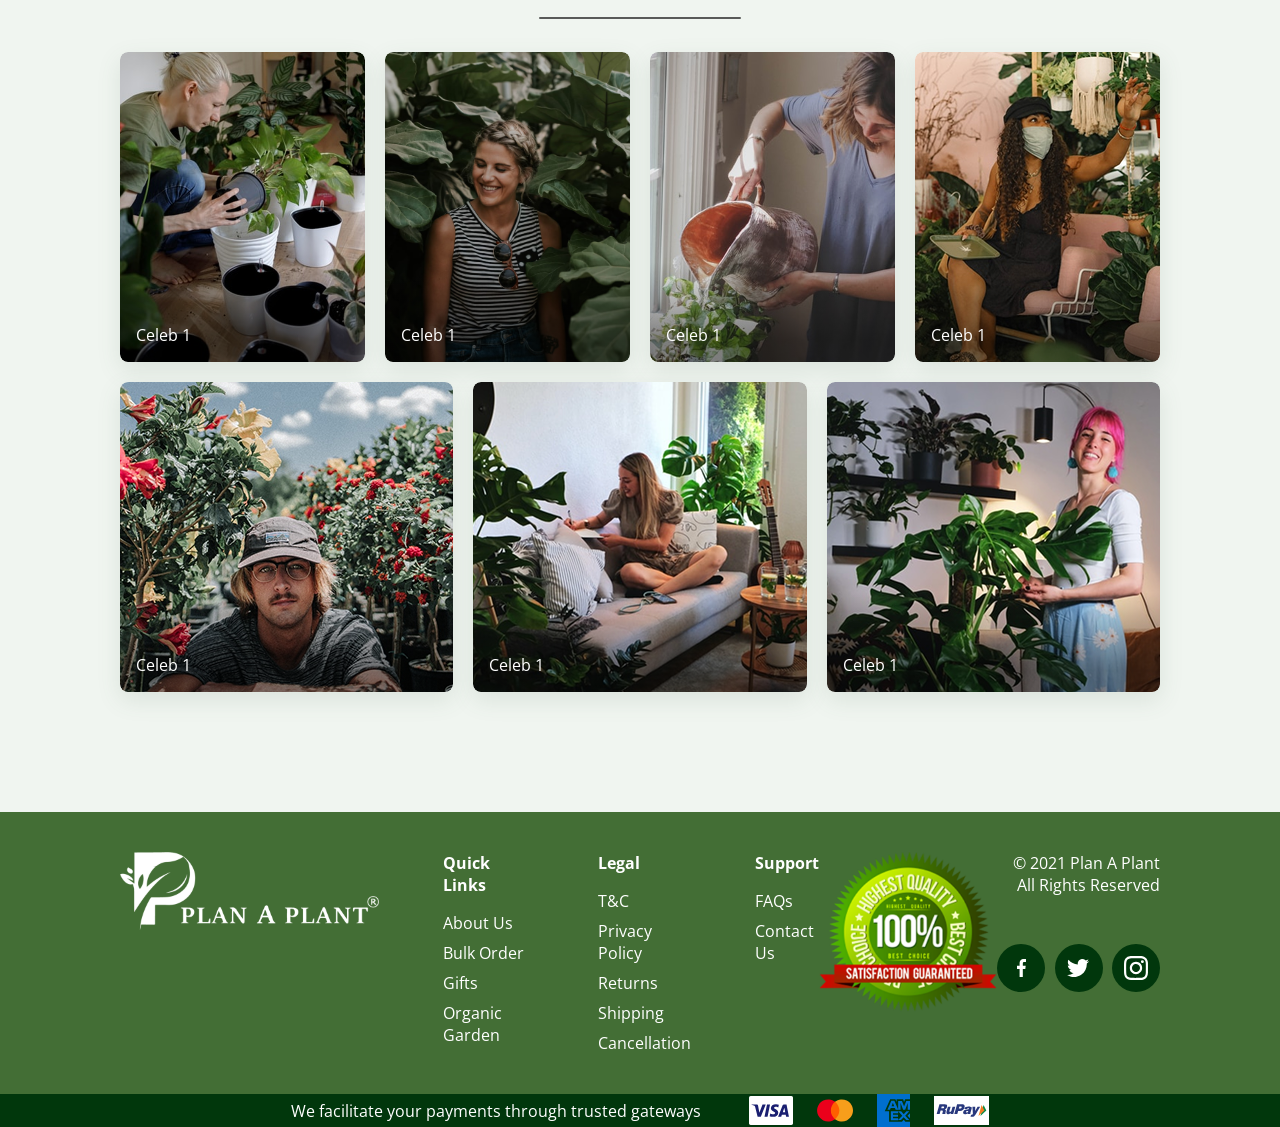
==== commit 6b668d74: "add trending plants js" ====
--- a/index.html
+++ b/index.html
@@ -79,44 +79,7 @@
                 </svg>        
             </a>
             
-            <div class="positions-main">
-                <figure>
-                    <a href="#">
-                        <img src="image/bonsai.png" alt="bonsai photo">
-                        <figcaption>Bonsai</figcaption>
-                    </a>
-                </figure>
-                <figure>
-                    <a href="#">
-                        <img src="image/cactus.png" alt="cactus photo">
-                        <figcaption>Cactus</figcaption>
-                    </a>                    
-                </figure>
-                <figure>
-                    <a href="#">
-                        <img src="image/creepers.png" alt="creepers photo">
-                        <figcaption>Creepers</figcaption>
-                    </a>
-                </figure>
-                <figure>
-                    <a href="#">
-                        <img src="image/succulents.png" alt="succulents photo">
-                        <figcaption>Succulent</figcaption>
-                    </a>
-                </figure>
-                <figure>
-                    <a href="#">
-                       <img src="image/seeds.png" alt="seeds photo">
-                        <figcaption>Seeds</figcaption> 
-                    </a>
-                </figure>
-                <figure>
-                    <a href="#">
-                       <img src="image/gift.png" alt="gift photo">
-                        <figcaption>Gifting</figcaption> 
-                    </a>
-                </figure>
-            </div>
+            <div class="positions-main" id="positionsMain"></div>
         </section>
         
         <section class="best-selling">
@@ -127,20 +90,7 @@
                 </svg>
             </div>
 
-            <div class="best-plants">
-                <div class="sale-box sale-box-large">
-                    <img src="image/indoor.png" alt="flowering plants" class="sale-box-picture">
-                    <a href="#" class="btn">Shop Now</a>
-                </div>
-                <div class="sale-box sale-box-large">
-                    <img src="image/air_pur.png" alt="air plants" class="sale-box-picture">
-                    <a href="#" class="btn">Shop Now</a>
-                </div>
-                <div class="sale-box sale-box-large">
-                    <img src="image/flowering.png" alt="indoor plants" class="sale-box-picture">
-                    <a href="#" class="btn">Shop Now</a>
-                </div>
-            </div>
+            <div class="best-plants" id="bestPlantsContainer"></div>
         </section>
             
         <section class="trending-plants">
@@ -151,72 +101,7 @@
                 </svg>
             </div>
 
-            <div class="trend-plants">
-                <div class="sale-box sale-box-mini">
-                    <img src="image/Jade_Terrarium.png" alt="img" class="sale-box-picture">
-                    <div class="sale-box-info">
-                        <p class="name">Jade Terrarium</p>
-                        <p class="price">$ 350</p>
-                    </div>
-                    <a href="#" class="btn">Buy</a>
-                </div>
-                <div class="sale-box sale-box-mini">
-                    <img src="image/Ficus_Benjamina.png" alt="img" class="sale-box-picture">
-                    <div class="sale-box-info">
-                        <p class="name">Ficus Benjamina</p>
-                        <p class="price">$ 350</p>
-                    </div>
-                    <a href="#" class="btn">Buy</a>
-                </div>
-                <div class="sale-box sale-box-mini">
-                    <img src="image/Syngorium_Plant.png" alt="img" class="sale-box-picture">
-                    <div class="sale-box-info">
-                        <p class="name">Syngorium Plant</p>
-                        <p class="price">$ 350</p>
-                    </div>
-                    <a href="#" class="btn">Buy</a>
-                </div>
-                <div class="sale-box sale-box-mini">
-                    <img src="image/Cactus_Peruvianus.png" alt="img" class="sale-box-picture">
-                    <div class="sale-box-info">
-                        <p class="name">Cactus Peruvianus</p>
-                        <p class="price">$ 350</p>
-                    </div>
-                    <a href="#" class="btn">Buy</a>
-                </div>
-                <div class="sale-box sale-box-mini">
-                    <img src="image/Chlorophytum_Lemon.png" alt="img" class="sale-box-picture">
-                    <div class="sale-box-info">
-                        <p class="name">Chlorophytum Lemon</p>
-                        <p class="price">$ 350</p>
-                    </div>
-                    <a href="#" class="btn">Buy</a>
-                </div>
-                <div class="sale-box sale-box-mini">
-                    <img src="image/Aloe_Rauhii.png" alt="img" class="sale-box-picture">
-                    <div class="sale-box-info">
-                        <p class="name">Aloe_Rauhii</p>
-                        <p class="price">$ 350</p>
-                    </div>
-                    <a href="#" class="btn">Buy</a>
-                </div>
-                <div class="sale-box sale-box-mini">
-                    <img src="image/Areca_Palm.png" alt="img" class="sale-box-picture">
-                    <div class="sale-box-info">
-                        <p class="name">Areca Palm</p>
-                        <p class="price">$ 350</p>
-                    </div>
-                    <a href="#" class="btn">Buy</a>
-                </div>
-                <div class="sale-box sale-box-mini">
-                    <img src="image/Sansevieria_Black.png" alt="img" class="sale-box-picture">
-                    <div class="sale-box-info">
-                        <p class="name">Sansevieria Black</p>
-                        <p class="price">$ 350</p>
-                    </div>
-                    <a href="#" class="btn">Buy</a>
-                </div>
-            </div>
+            <div class="trend-plants" id="trendingPlantsContainer"></div>
         </section>
                 
         <section class="blogs">
@@ -539,5 +424,7 @@
         </div>
     </footer>
 
+    <script src="script.js"></script>
+
 </body>
 </html>
